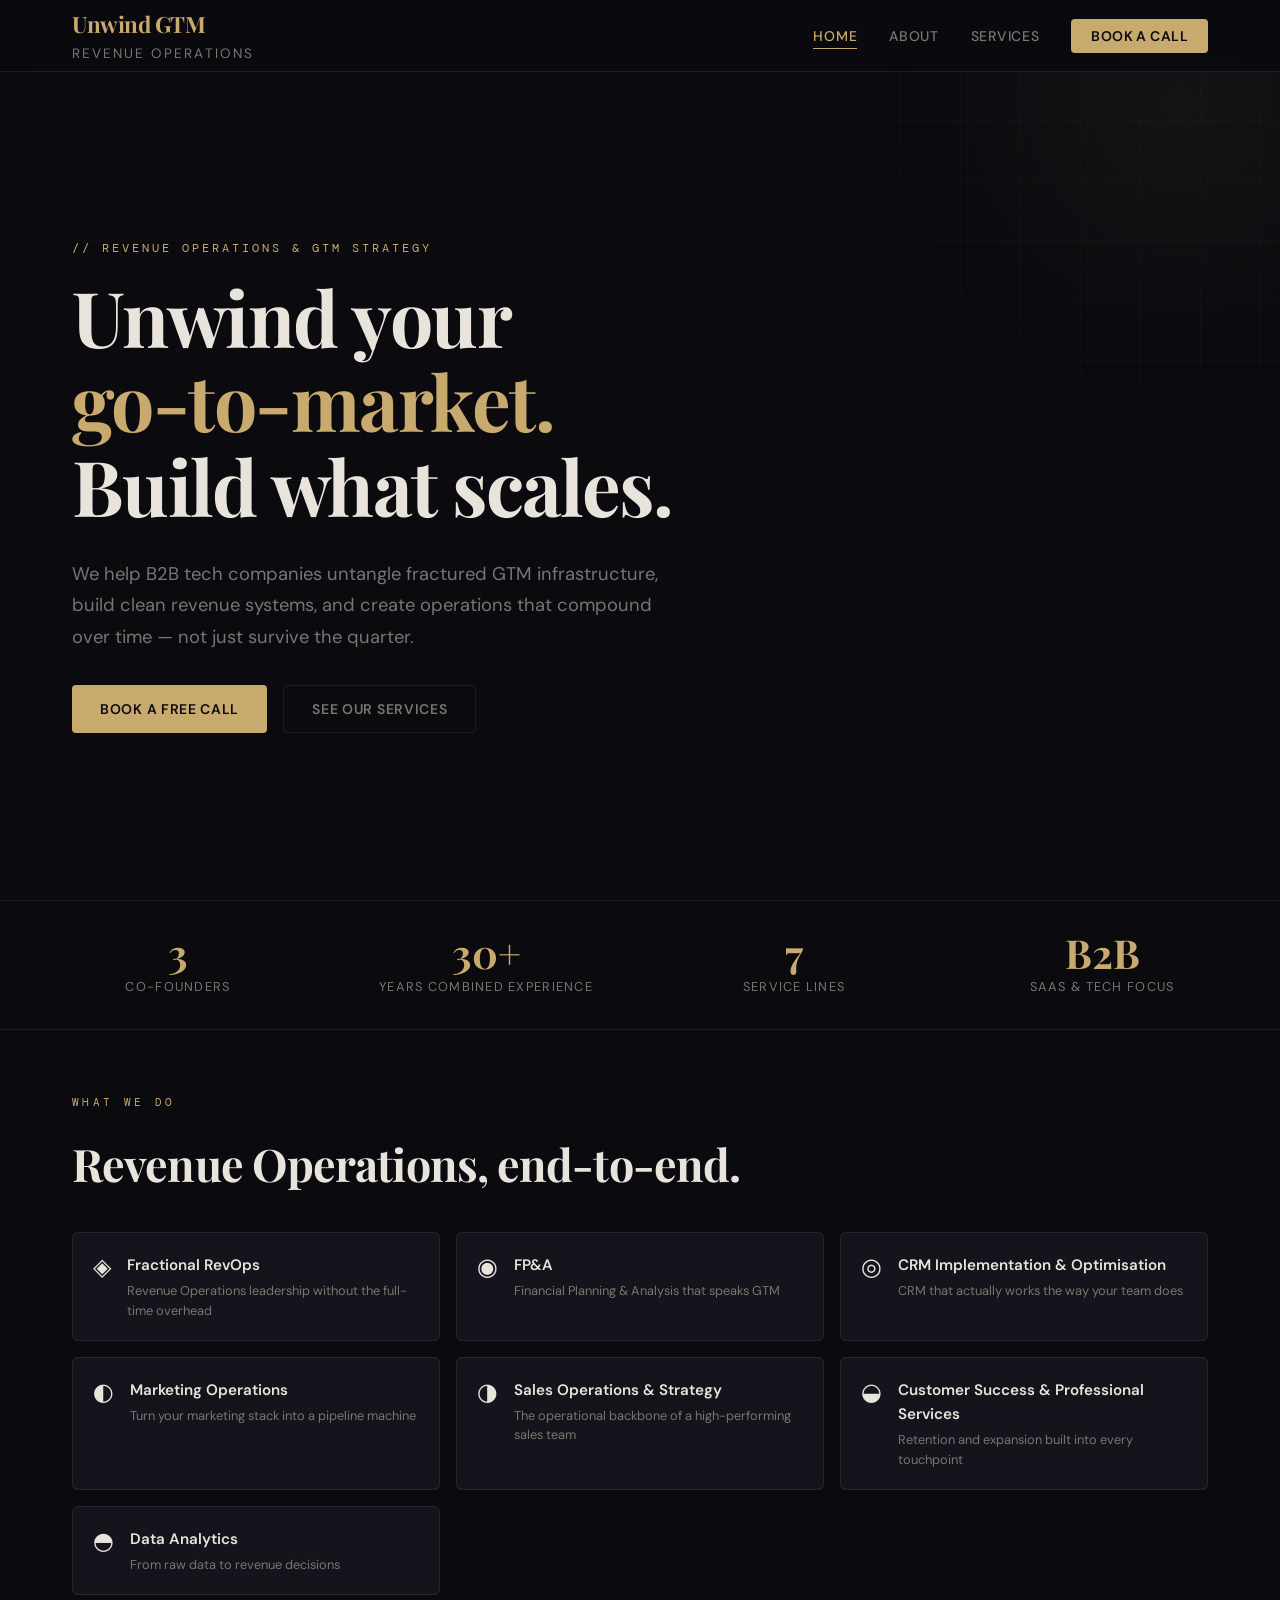
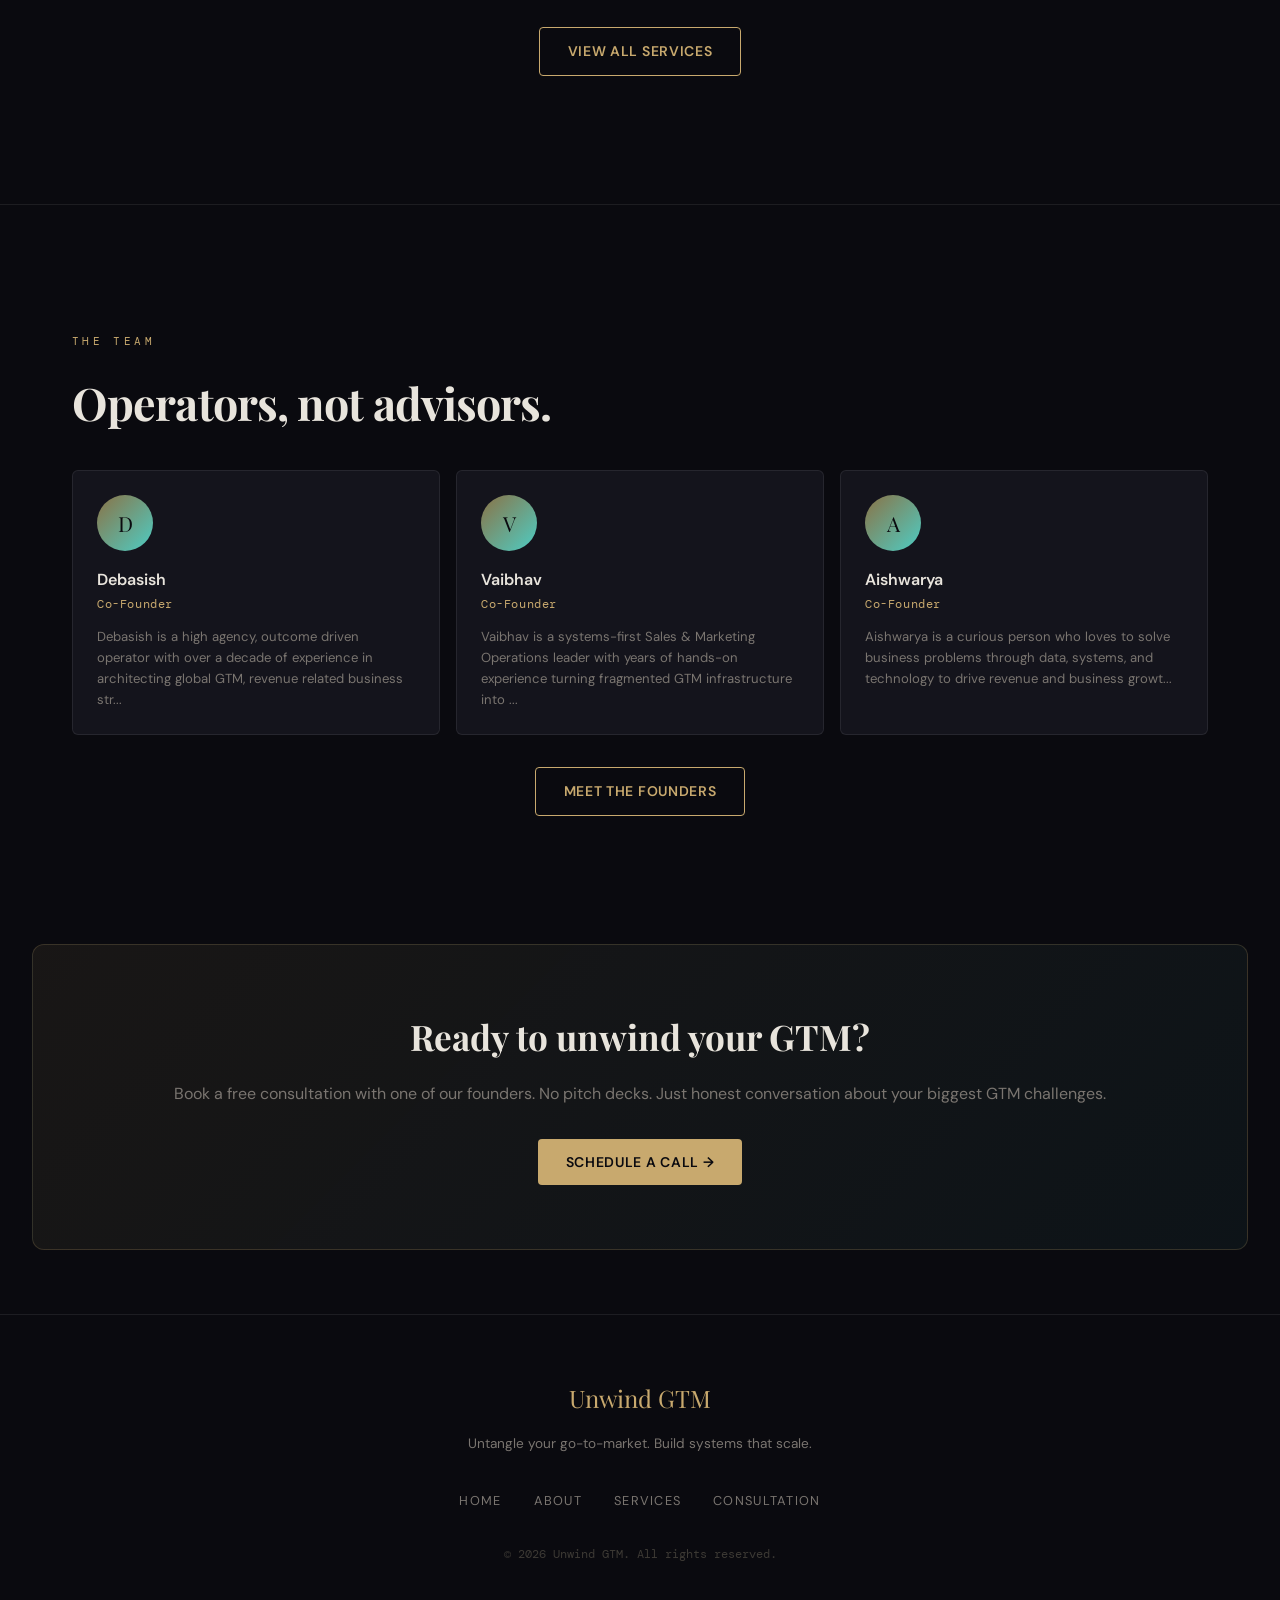
==== index.html @ e8c4be3d "Initial commit" ====
<!DOCTYPE html>
<html lang="en">
<head>
  <meta charset="UTF-8">
  <meta name="viewport" content="width=device-width, initial-scale=1.0">
  <title>Unwind GTM — Revenue Operations & GTM Strategy</title>
  <meta name="description" content="Unwind GTM helps B2B tech companies untangle their go-to-market, build clean revenue infrastructure, and scale operations that actually work.">
  <link rel="stylesheet" href="assets/css/main.css">
  <style>
    .home-hero {
      min-height: calc(100vh - var(--nav-height));
      display: flex;
      align-items: center;
      padding: var(--space-xl) var(--space-md);
      max-width: var(--max-width);
      margin: 0 auto;
    }
    .home-hero-content { max-width: 740px; }
    .hero-cta-row {
      display: flex;
      gap: var(--space-sm);
      margin-top: var(--space-md);
      flex-wrap: wrap;
    }
    .stat-strip {
      border-top: 1px solid var(--color-border);
      border-bottom: 1px solid var(--color-border);
      padding: var(--space-md) var(--space-md);
    }
    .stat-strip-inner {
      max-width: var(--max-width);
      margin: 0 auto;
      display: grid;
      grid-template-columns: repeat(auto-fit, minmax(180px, 1fr));
      gap: var(--space-md);
    }
    .stat-item { text-align: center; }
    .stat-number {
      font-family: var(--font-display);
      font-size: 2.5rem;
      font-weight: 700;
      color: var(--color-primary);
      line-height: 1;
    }
    .stat-label {
      font-size: 0.8rem;
      color: var(--color-text-muted);
      text-transform: uppercase;
      letter-spacing: 0.1em;
      margin-top: 0.25rem;
    }
    .services-grid {
      display: grid;
      grid-template-columns: repeat(auto-fill, minmax(300px, 1fr));
      gap: var(--space-sm);
    }
    .service-card-mini {
      background: var(--color-bg-card);
      border: 1px solid var(--color-border);
      border-radius: 6px;
      padding: 1.25rem;
      display: flex;
      align-items: flex-start;
      gap: 1rem;
      transition: all var(--transition);
      text-decoration: none;
      color: inherit;
    }
    .service-card-mini:hover {
      border-color: rgba(200,169,110,0.3);
      background: rgba(200,169,110,0.04);
    }
    .service-icon-mini { font-size: 1.5rem; line-height: 1; margin-top: 2px; flex-shrink: 0; }
    .service-name-mini { font-weight: 600; font-size: 0.95rem; margin-bottom: 0.25rem; }
    .service-desc-mini { font-size: 0.8rem; color: var(--color-text-muted); line-height: 1.5; }
    .founders-strip {
      display: grid;
      grid-template-columns: repeat(auto-fill, minmax(280px, 1fr));
      gap: var(--space-sm);
    }
    .founder-card-mini {
      background: var(--color-bg-card);
      border: 1px solid var(--color-border);
      border-radius: 6px;
      padding: 1.5rem;
      transition: all var(--transition);
    }
    .founder-card-mini:hover { border-color: var(--color-border-hover); }
    .founder-avatar-mini {
      width: 56px;
      height: 56px;
      border-radius: 50%;
      background: linear-gradient(135deg, var(--color-primary-dim), var(--color-accent));
      margin-bottom: 1rem;
      overflow: hidden;
      display: flex;
      align-items: center;
      justify-content: center;
      font-family: var(--font-display);
      font-size: 1.3rem;
      color: var(--color-bg);
    }
    .founder-avatar-mini img { width: 100%; height: 100%; object-fit: cover; }
    .founder-name-mini { font-weight: 600; font-size: 1rem; margin-bottom: 0.15rem; }
    .founder-role-mini {
      font-size: 0.75rem;
      color: var(--color-primary);
      font-family: var(--font-mono);
      letter-spacing: 0.05em;
      margin-bottom: 0.75rem;
    }
    .founder-excerpt { font-size: 0.82rem; color: var(--color-text-muted); line-height: 1.6; }
    .cta-band {
      background: linear-gradient(135deg, rgba(200,169,110,0.08), rgba(78,205,196,0.05));
      border: 1px solid rgba(200,169,110,0.2);
      border-radius: 12px;
      padding: var(--space-lg);
      text-align: center;
      margin: var(--space-lg) var(--space-md);
    }
    .cta-band-title {
      font-family: var(--font-display);
      font-size: clamp(1.5rem, 3vw, 2.2rem);
      margin-bottom: var(--space-sm);
    }
    .cta-band-sub { color: var(--color-text-muted); margin-bottom: var(--space-md); }
  </style>
</head>
<body>
  <div class="page-wrapper">
    <div class="content-layer">
      <div class="home-hero fade-in">
        <div class="home-hero-content">
          <p class="hero-eyebrow">// Revenue Operations & GTM Strategy</p>
          <h1 class="hero-title">Unwind your<br><em>go-to-market.</em><br>Build what scales.</h1>
          <p class="hero-subtitle">We help B2B tech companies untangle fractured GTM infrastructure, build clean revenue systems, and create operations that compound over time — not just survive the quarter.</p>
          <div class="hero-cta-row">
            <a href="pages/consultation.html" class="btn btn-primary">Book a Free Call</a>
            <a href="pages/services.html" class="btn btn-ghost">See Our Services</a>
          </div>
        </div>
      </div>

      <div class="stat-strip">
        <div class="stat-strip-inner">
          <div class="stat-item"><div class="stat-number">3</div><div class="stat-label">Co-Founders</div></div>
          <div class="stat-item"><div class="stat-number">30+</div><div class="stat-label">Years Combined Experience</div></div>
          <div class="stat-item"><div class="stat-number">7</div><div class="stat-label">Service Lines</div></div>
          <div class="stat-item"><div class="stat-number">B2B</div><div class="stat-label">SaaS & Tech Focus</div></div>
        </div>
      </div>

      <div class="section">
        <p class="section-label">What We Do</p>
        <h2 class="section-title">Revenue Operations, end-to-end.</h2>
        <div class="services-grid" id="servicesGrid"><p style="color:var(--color-text-muted)">Loading services...</p></div>
        <div style="margin-top: var(--space-md); text-align: center;">
          <a href="pages/services.html" class="btn btn-outline">View All Services</a>
        </div>
      </div>

      <hr class="section-divider">

      <div class="section">
        <p class="section-label">The Team</p>
        <h2 class="section-title">Operators, not advisors.</h2>
        <div class="founders-strip" id="foundersStrip"><p style="color:var(--color-text-muted)">Loading founders...</p></div>
        <div style="margin-top: var(--space-md); text-align: center;">
          <a href="pages/about.html" class="btn btn-outline">Meet the Founders</a>
        </div>
      </div>

      <div class="cta-band">
        <h2 class="cta-band-title">Ready to unwind your GTM?</h2>
        <p class="cta-band-sub">Book a free consultation with one of our founders. No pitch decks. Just honest conversation about your biggest GTM challenges.</p>
        <a href="pages/consultation.html" class="btn btn-primary">Schedule a Call →</a>
      </div>
    </div>
  </div>

  <script src="assets/js/nav-root.js"></script>
  <script>
    fetch('data/services.json').then(r=>r.json()).then(data=>{
      document.getElementById('servicesGrid').innerHTML = data.services.map(s=>`
        <a href="pages/services.html#${s.id}" class="service-card-mini">
          <div class="service-icon-mini">${s.icon}</div>
          <div><div class="service-name-mini">${s.title}</div><div class="service-desc-mini">${s.tagline}</div></div>
        </a>`).join('');
    });
    fetch('data/founders.json').then(r=>r.json()).then(data=>{
      document.getElementById('foundersStrip').innerHTML = data.founders.map(f=>`
        <div class="founder-card-mini">
          <div class="founder-avatar-mini"><img src="${f.image}" alt="${f.name}" onerror="this.parentElement.textContent='${f.name[0]}'"></div>
          <div class="founder-name-mini">${f.name}</div>
          <div class="founder-role-mini">${f.role}</div>
          <div class="founder-excerpt">${f.bio.substring(0,140)}...</div>
        </div>`).join('');
    });
  </script>
</body>
</html>
---- assets/css/main.css ----
/* ============================================
   UNWIND GTM — Global Stylesheet
   Edit colors, fonts, and spacing here
   ============================================ */

@import url('https://fonts.googleapis.com/css2?family=Playfair+Display:wght@400;500;700&family=DM+Sans:wght@300;400;500;600&family=DM+Mono:wght@400;500&display=swap');

:root {
  /* Brand Colors */
  --color-bg:          #0A0A0F;
  --color-bg-2:        #111118;
  --color-bg-card:     #14141C;
  --color-border:      rgba(255,255,255,0.08);
  --color-border-hover:rgba(255,255,255,0.2);

  --color-primary:     #C8A96E;   /* warm gold */
  --color-primary-dim: #8B7245;
  --color-accent:      #4ECDC4;   /* teal pop */
  --color-accent-2:    #FF6B6B;   /* coral */

  --color-text:        #E8E4DC;
  --color-text-muted:  #7A7570;
  --color-text-subtle: #3D3A35;

  /* Typography */
  --font-display: 'Playfair Display', Georgia, serif;
  --font-body:    'DM Sans', system-ui, sans-serif;
  --font-mono:    'DM Mono', monospace;

  /* Spacing */
  --space-xs:  0.5rem;
  --space-sm:  1rem;
  --space-md:  2rem;
  --space-lg:  4rem;
  --space-xl:  8rem;

  /* Layout */
  --max-width: 1200px;
  --nav-height: 72px;

  /* Transitions */
  --transition: 0.3s cubic-bezier(0.4, 0, 0.2, 1);
}

/* ===== RESET ===== */
*, *::before, *::after { box-sizing: border-box; margin: 0; padding: 0; }
html { scroll-behavior: smooth; font-size: 16px; }
body {
  font-family: var(--font-body);
  background: var(--color-bg);
  color: var(--color-text);
  line-height: 1.6;
  -webkit-font-smoothing: antialiased;
}
img { max-width: 100%; display: block; }
a { color: inherit; text-decoration: none; }

/* ===== NAVIGATION ===== */
.nav {
  position: fixed;
  top: 0; left: 0; right: 0;
  height: var(--nav-height);
  background: rgba(10, 10, 15, 0.85);
  backdrop-filter: blur(16px);
  border-bottom: 1px solid var(--color-border);
  z-index: 1000;
  display: flex;
  align-items: center;
}
.nav-inner {
  max-width: var(--max-width);
  margin: 0 auto;
  padding: 0 var(--space-md);
  width: 100%;
  display: flex;
  align-items: center;
  justify-content: space-between;
}
.nav-logo {
  font-family: var(--font-display);
  font-size: 1.4rem;
  font-weight: 700;
  color: var(--color-primary);
  letter-spacing: -0.02em;
}
.nav-logo span {
  color: var(--color-text-muted);
  font-weight: 400;
  font-size: 0.85rem;
  display: block;
  letter-spacing: 0.15em;
  text-transform: uppercase;
  font-family: var(--font-body);
}
.nav-links {
  display: flex;
  gap: var(--space-md);
  list-style: none;
  align-items: center;
}
.nav-links a {
  font-size: 0.875rem;
  font-weight: 500;
  color: var(--color-text-muted);
  letter-spacing: 0.05em;
  text-transform: uppercase;
  transition: color var(--transition);
  position: relative;
}
.nav-links a::after {
  content: '';
  position: absolute;
  bottom: -4px; left: 0; right: 0;
  height: 1px;
  background: var(--color-primary);
  transform: scaleX(0);
  transition: transform var(--transition);
}
.nav-links a:hover { color: var(--color-primary); }
.nav-links a:hover::after { transform: scaleX(1); }
.nav-links a.active { color: var(--color-primary); }
.nav-links a.active::after { transform: scaleX(1); }

.nav-cta {
  background: var(--color-primary);
  color: var(--color-bg) !important;
  padding: 0.5rem 1.25rem;
  border-radius: 4px;
  font-weight: 600 !important;
  letter-spacing: 0.03em !important;
  transition: all var(--transition) !important;
}
.nav-cta:hover {
  background: #d4b87a !important;
  color: var(--color-bg) !important;
}
.nav-cta::after { display: none !important; }

/* Mobile menu */
.nav-hamburger {
  display: none;
  flex-direction: column;
  gap: 5px;
  cursor: pointer;
  padding: 4px;
  background: none;
  border: none;
}
.nav-hamburger span {
  display: block;
  width: 24px;
  height: 2px;
  background: var(--color-text);
  transition: var(--transition);
}

/* ===== PAGE WRAPPER ===== */
.page-wrapper {
  padding-top: var(--nav-height);
  min-height: 100vh;
}

/* ===== HERO ===== */
.hero {
  padding: var(--space-xl) var(--space-md) var(--space-lg);
  max-width: var(--max-width);
  margin: 0 auto;
  position: relative;
}
.hero-eyebrow {
  font-family: var(--font-mono);
  font-size: 0.75rem;
  letter-spacing: 0.25em;
  text-transform: uppercase;
  color: var(--color-primary);
  margin-bottom: var(--space-sm);
}
.hero-title {
  font-family: var(--font-display);
  font-size: clamp(2.5rem, 6vw, 5rem);
  font-weight: 700;
  line-height: 1.1;
  letter-spacing: -0.02em;
  margin-bottom: var(--space-md);
}
.hero-title em {
  font-style: normal;
  color: var(--color-primary);
}
.hero-subtitle {
  font-size: 1.15rem;
  color: var(--color-text-muted);
  max-width: 600px;
  line-height: 1.7;
}

/* ===== SECTION ===== */
.section {
  padding: var(--space-lg) var(--space-md);
  max-width: var(--max-width);
  margin: 0 auto;
}
.section-label {
  font-family: var(--font-mono);
  font-size: 0.7rem;
  letter-spacing: 0.3em;
  text-transform: uppercase;
  color: var(--color-primary);
  margin-bottom: var(--space-sm);
}
.section-title {
  font-family: var(--font-display);
  font-size: clamp(1.8rem, 3.5vw, 2.8rem);
  font-weight: 700;
  letter-spacing: -0.02em;
  margin-bottom: var(--space-md);
}
.section-divider {
  border: none;
  border-top: 1px solid var(--color-border);
  margin: var(--space-lg) 0;
}

/* ===== CARDS ===== */
.card {
  background: var(--color-bg-card);
  border: 1px solid var(--color-border);
  border-radius: 8px;
  padding: var(--space-md);
  transition: all var(--transition);
}
.card:hover {
  border-color: var(--color-border-hover);
  transform: translateY(-2px);
}

/* ===== BUTTONS ===== */
.btn {
  display: inline-flex;
  align-items: center;
  gap: 0.5rem;
  padding: 0.75rem 1.75rem;
  border-radius: 4px;
  font-family: var(--font-body);
  font-size: 0.875rem;
  font-weight: 600;
  letter-spacing: 0.05em;
  text-transform: uppercase;
  cursor: pointer;
  transition: all var(--transition);
  border: none;
}
.btn-primary {
  background: var(--color-primary);
  color: var(--color-bg);
}
.btn-primary:hover { background: #d4b87a; }
.btn-outline {
  background: transparent;
  color: var(--color-primary);
  border: 1px solid var(--color-primary);
}
.btn-outline:hover {
  background: var(--color-primary);
  color: var(--color-bg);
}
.btn-ghost {
  background: transparent;
  color: var(--color-text-muted);
  border: 1px solid var(--color-border);
}
.btn-ghost:hover {
  color: var(--color-text);
  border-color: var(--color-border-hover);
}

/* ===== TAGS ===== */
.tag {
  display: inline-block;
  font-family: var(--font-mono);
  font-size: 0.7rem;
  letter-spacing: 0.1em;
  text-transform: uppercase;
  padding: 0.25rem 0.6rem;
  border-radius: 3px;
  background: rgba(200, 169, 110, 0.1);
  color: var(--color-primary);
  border: 1px solid rgba(200, 169, 110, 0.25);
}

/* ===== FOOTER ===== */
.footer {
  border-top: 1px solid var(--color-border);
  padding: var(--space-lg) var(--space-md);
  text-align: center;
}
.footer-inner {
  max-width: var(--max-width);
  margin: 0 auto;
}
.footer-logo {
  font-family: var(--font-display);
  font-size: 1.5rem;
  color: var(--color-primary);
  margin-bottom: var(--space-sm);
}
.footer-tagline {
  font-size: 0.85rem;
  color: var(--color-text-muted);
  margin-bottom: var(--space-md);
}
.footer-links {
  display: flex;
  justify-content: center;
  gap: var(--space-md);
  margin-bottom: var(--space-md);
  list-style: none;
  flex-wrap: wrap;
}
.footer-links a {
  font-size: 0.8rem;
  color: var(--color-text-muted);
  text-transform: uppercase;
  letter-spacing: 0.1em;
  transition: color var(--transition);
}
.footer-links a:hover { color: var(--color-primary); }
.footer-copy {
  font-size: 0.75rem;
  color: var(--color-text-subtle);
  font-family: var(--font-mono);
}

/* ===== BACKGROUND DECORATION ===== */
.bg-grid {
  position: fixed;
  top: 0; left: 0; right: 0; bottom: 0;
  pointer-events: none;
  z-index: 0;
  background-image:
    linear-gradient(rgba(200,169,110,0.03) 1px, transparent 1px),
    linear-gradient(90deg, rgba(200,169,110,0.03) 1px, transparent 1px);
  background-size: 60px 60px;
}
.bg-glow {
  position: fixed;
  top: -200px;
  right: -200px;
  width: 600px;
  height: 600px;
  background: radial-gradient(circle, rgba(200,169,110,0.06) 0%, transparent 70%);
  pointer-events: none;
  z-index: 0;
}
.content-layer {
  position: relative;
  z-index: 1;
}

/* ===== FADE IN ANIMATION ===== */
.fade-in {
  opacity: 0;
  transform: translateY(20px);
  animation: fadeUp 0.6s ease forwards;
}
@keyframes fadeUp {
  to { opacity: 1; transform: translateY(0); }
}
.fade-in:nth-child(1) { animation-delay: 0.1s; }
.fade-in:nth-child(2) { animation-delay: 0.2s; }
.fade-in:nth-child(3) { animation-delay: 0.3s; }
.fade-in:nth-child(4) { animation-delay: 0.4s; }

/* ===== RESPONSIVE ===== */
@media (max-width: 768px) {
  .nav-links {
    display: none;
    position: absolute;
    top: var(--nav-height);
    left: 0; right: 0;
    background: var(--color-bg-2);
    flex-direction: column;
    padding: var(--space-md);
    border-bottom: 1px solid var(--color-border);
    gap: var(--space-sm);
  }
  .nav-links.open { display: flex; }
  .nav-hamburger { display: flex; }
  .hero { padding: var(--space-lg) var(--space-sm); }
  .section { padding: var(--space-md) var(--space-sm); }
}
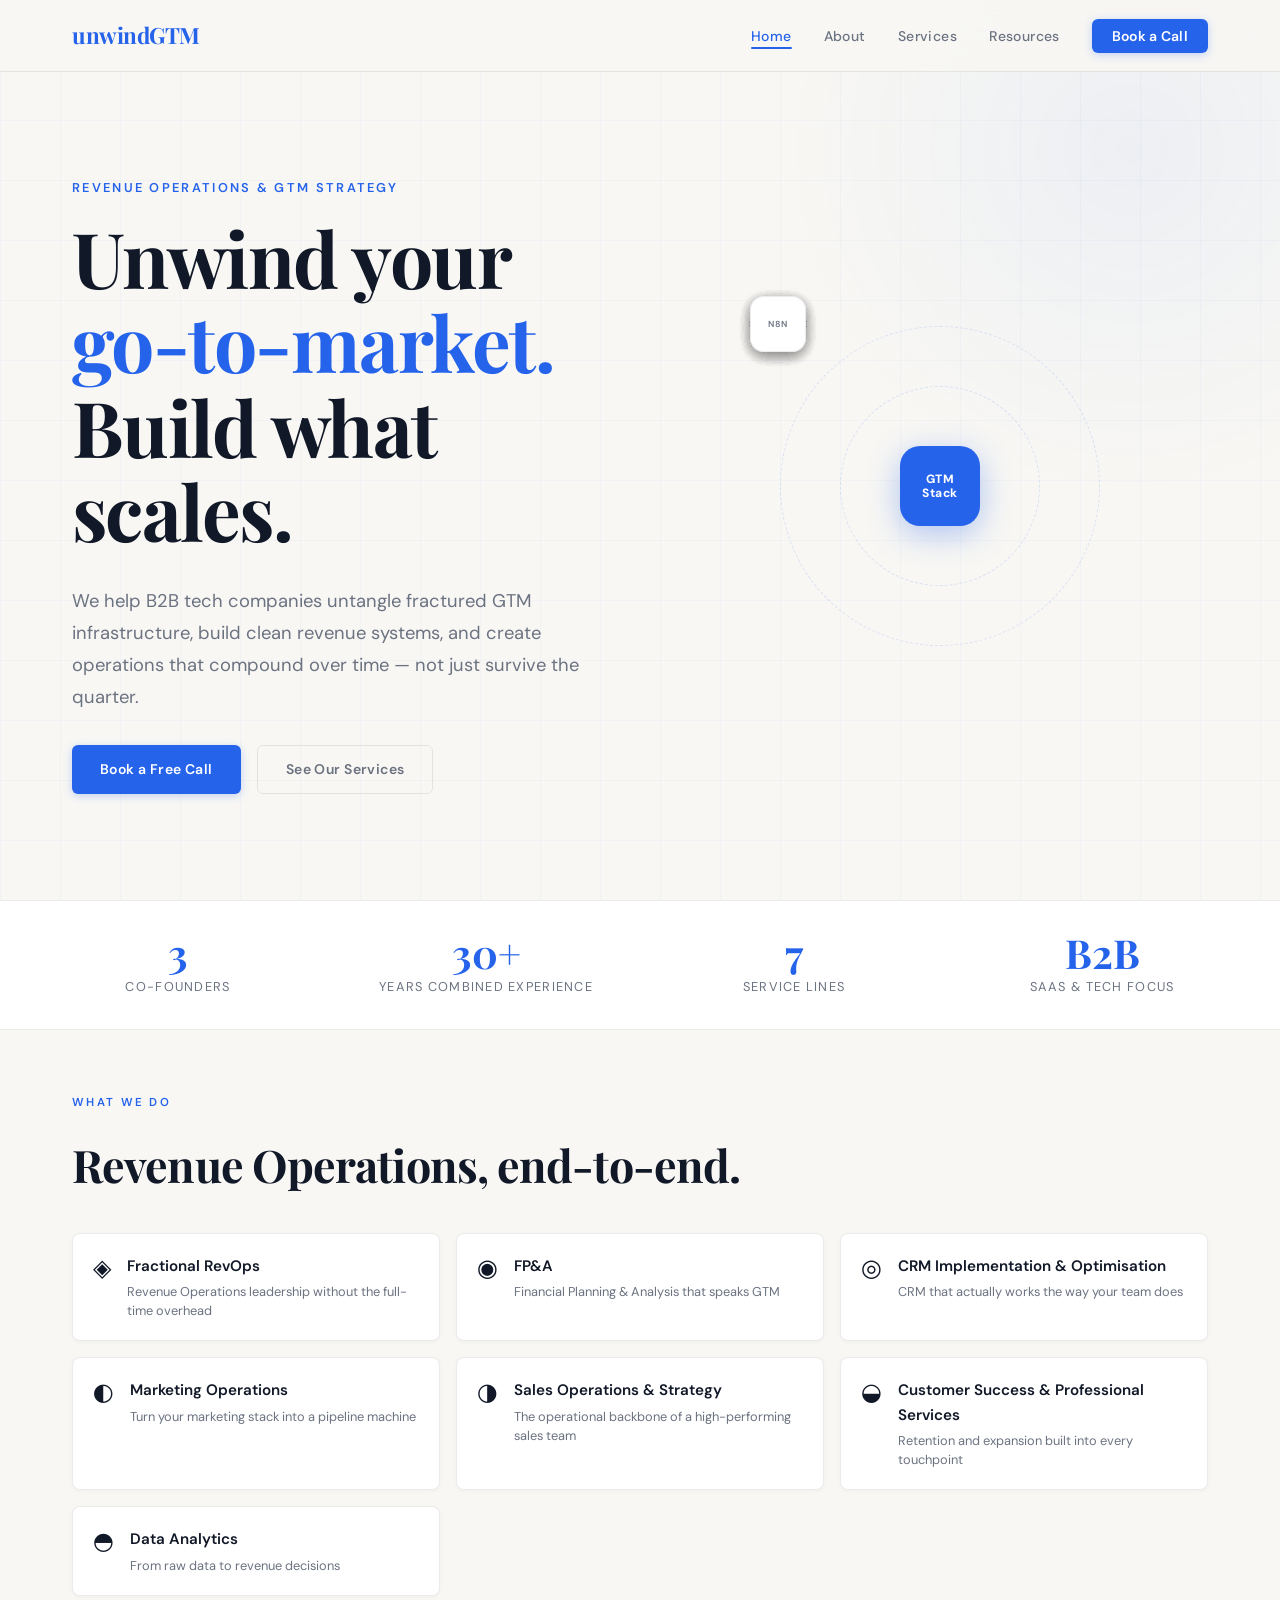
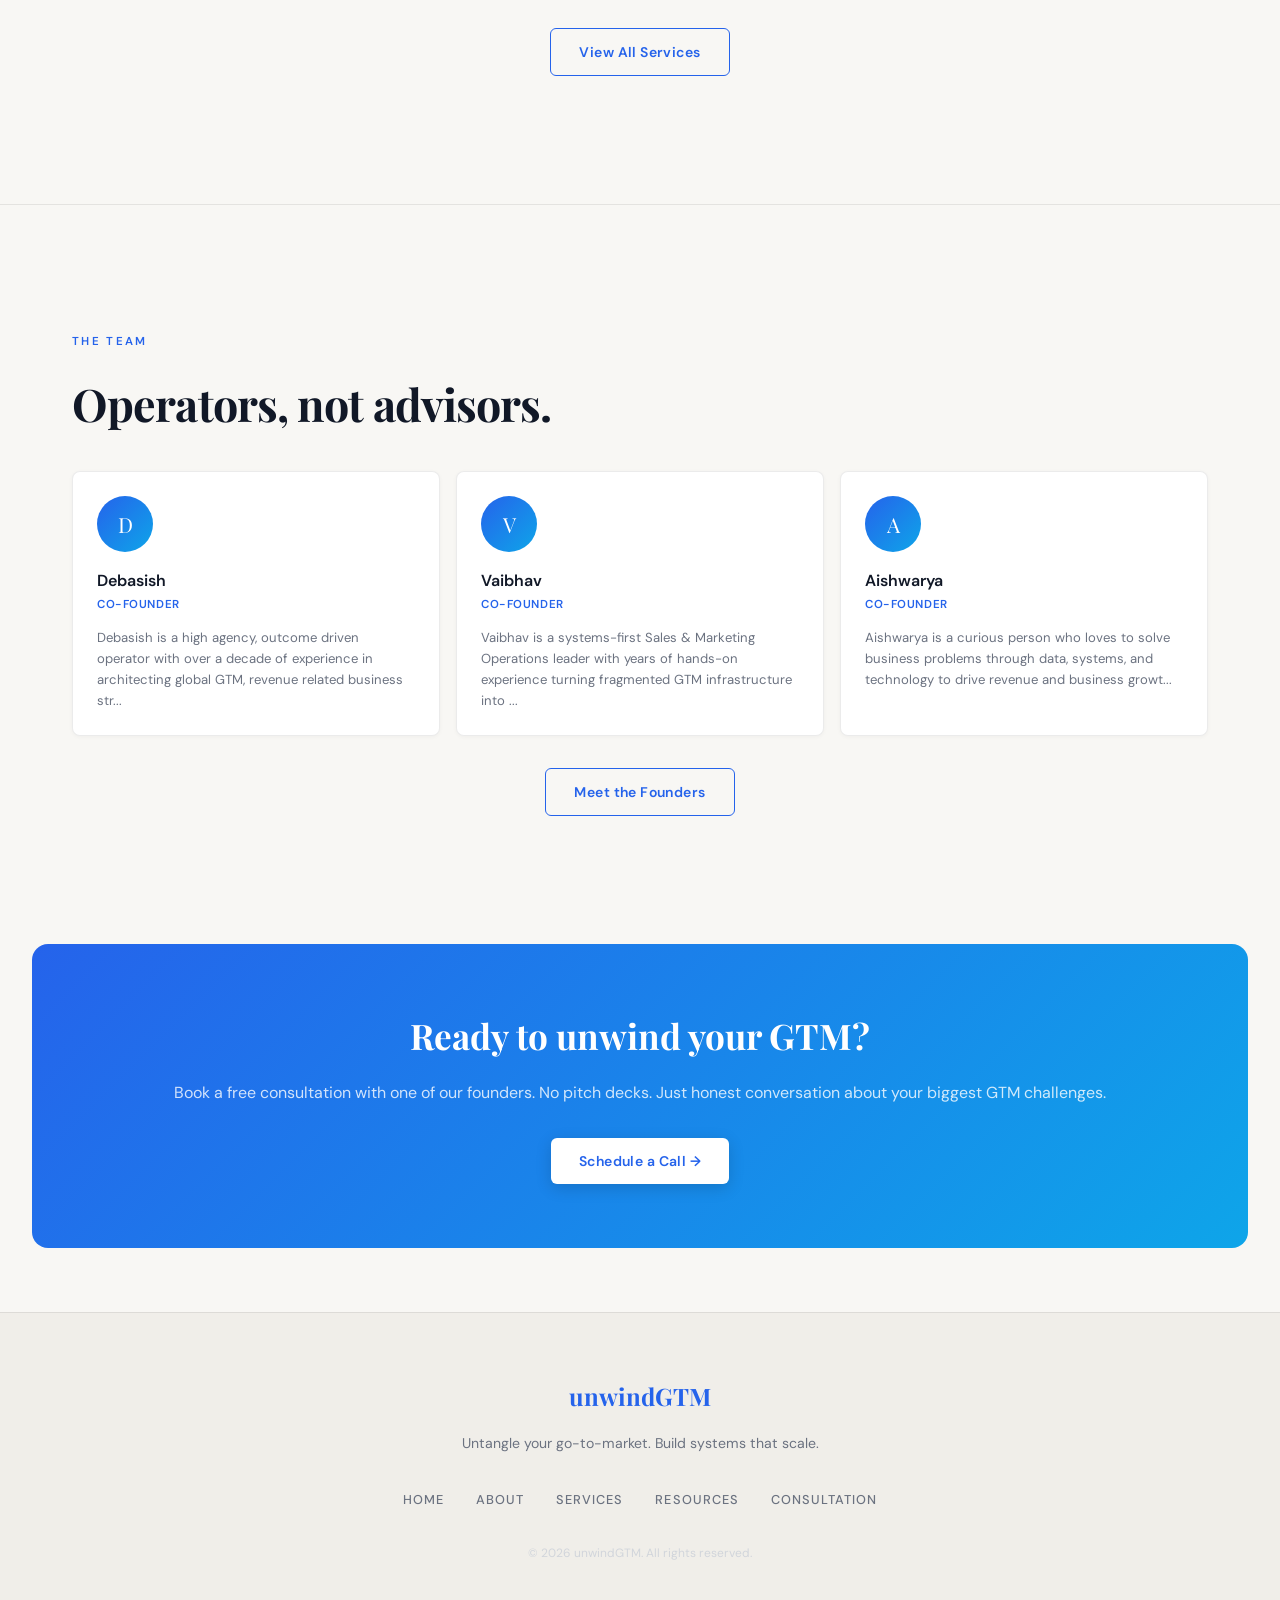
==== commit c2223148: "Update title and description in index.html" ====
--- a/index.html
+++ b/index.html
@@ -3,29 +3,147 @@
 <head>
   <meta charset="UTF-8">
   <meta name="viewport" content="width=device-width, initial-scale=1.0">
-  <title>Unwind GTM — Revenue Operations & GTM Strategy</title>
-  <meta name="description" content="Unwind GTM helps B2B tech companies untangle their go-to-market, build clean revenue infrastructure, and scale operations that actually work.">
+  <title>unwindGTM — Revenue Operations & GTM Strategy</title>
+  <meta name="description" content="unwindGTM helps B2B tech companies untangle their go-to-market, build clean revenue infrastructure, and scale operations that actually work.">
   <link rel="stylesheet" href="assets/css/main.css">
   <style>
+    /* ===== HERO LAYOUT ===== */
     .home-hero {
       min-height: calc(100vh - var(--nav-height));
-      display: flex;
+      display: grid;
+      grid-template-columns: 1fr 1fr;
       align-items: center;
-      padding: var(--space-xl) var(--space-md);
+      gap: var(--space-lg);
+      padding: var(--space-lg) var(--space-md);
       max-width: var(--max-width);
       margin: 0 auto;
     }
-    .home-hero-content { max-width: 740px; }
+    .home-hero-content {}
     .hero-cta-row {
       display: flex;
       gap: var(--space-sm);
       margin-top: var(--space-md);
       flex-wrap: wrap;
     }
+
+    /* ===== TOOLS ANIMATION ===== */
+    .hero-visual {
+      display: flex;
+      align-items: center;
+      justify-content: center;
+      position: relative;
+      height: 480px;
+    }
+    .tools-orbit {
+      position: relative;
+      width: 380px;
+      height: 380px;
+    }
+    /* Centre hub */
+    .orbit-hub {
+      position: absolute;
+      top: 50%; left: 50%;
+      transform: translate(-50%, -50%);
+      width: 80px; height: 80px;
+      background: var(--color-primary);
+      border-radius: 20px;
+      display: flex;
+      align-items: center;
+      justify-content: center;
+      font-weight: 800;
+      font-size: 0.75rem;
+      color: #fff;
+      letter-spacing: 0.05em;
+      box-shadow: 0 8px 32px rgba(37,99,235,0.35);
+      z-index: 10;
+      font-family: var(--font-body);
+      text-align: center;
+      line-height: 1.2;
+    }
+    /* Orbit rings */
+    .orbit-ring {
+      position: absolute;
+      top: 50%; left: 50%;
+      border-radius: 50%;
+      border: 1px dashed rgba(37,99,235,0.15);
+      transform: translate(-50%, -50%);
+    }
+    .orbit-ring-1 { width: 200px; height: 200px; }
+    .orbit-ring-2 { width: 320px; height: 320px; }
+    /* Tool nodes */
+    .tool-node {
+      position: absolute;
+      width: 56px; height: 56px;
+      border-radius: 14px;
+      background: var(--color-bg-card);
+      border: 1px solid var(--color-border);
+      box-shadow: 0 4px 16px rgba(0,0,0,0.08);
+      display: flex;
+      flex-direction: column;
+      align-items: center;
+      justify-content: center;
+      gap: 3px;
+      font-size: 0.55rem;
+      font-weight: 600;
+      color: var(--color-text-muted);
+      letter-spacing: 0.04em;
+      text-transform: uppercase;
+      transition: all 0.3s ease;
+      cursor: default;
+    }
+    .tool-node:hover {
+      transform: scale(1.15) !important;
+      border-color: var(--color-primary);
+      box-shadow: 0 8px 24px rgba(37,99,235,0.15);
+      color: var(--color-primary);
+      z-index: 20;
+    }
+    .tool-node img {
+      width: 28px; height: 28px;
+      object-fit: contain;
+    }
+    /* Orbit 1 — inner ring, 4 tools */
+    .tool-node.n1 { animation: orbit1 18s linear infinite; }
+    .tool-node.n2 { animation: orbit1 18s linear infinite; animation-delay: -4.5s; }
+    .tool-node.n3 { animation: orbit1 18s linear infinite; animation-delay: -9s; }
+    .tool-node.n4 { animation: orbit1 18s linear infinite; animation-delay: -13.5s; }
+    /* Orbit 2 — outer ring, 5 tools */
+    .tool-node.n5  { animation: orbit2 28s linear infinite; }
+    .tool-node.n6  { animation: orbit2 28s linear infinite; animation-delay: -5.6s; }
+    .tool-node.n7  { animation: orbit2 28s linear infinite; animation-delay: -11.2s; }
+    .tool-node.n8  { animation: orbit2 28s linear infinite; animation-delay: -16.8s; }
+    .tool-node.n9  { animation: orbit2 28s linear infinite; animation-delay: -22.4s; }
+
+    @keyframes orbit1 {
+      from { transform: rotate(0deg) translateX(100px) rotate(0deg); }
+      to   { transform: rotate(360deg) translateX(100px) rotate(-360deg); }
+    }
+    @keyframes orbit2 {
+      from { transform: rotate(0deg) translateX(160px) rotate(0deg); }
+      to   { transform: rotate(360deg) translateX(160px) rotate(-360deg); }
+    }
+
+    /* Connecting lines pulse */
+    .orbit-pulse {
+      position: absolute;
+      top: 50%; left: 50%;
+      transform: translate(-50%, -50%);
+      width: 20px; height: 20px;
+      border-radius: 50%;
+      background: rgba(37,99,235,0.12);
+      animation: pulse 2.5s ease-out infinite;
+    }
+    @keyframes pulse {
+      0%   { width: 80px; height: 80px; opacity: 0.5; }
+      100% { width: 380px; height: 380px; opacity: 0; }
+    }
+
+    /* ===== STAT STRIP ===== */
     .stat-strip {
       border-top: 1px solid var(--color-border);
       border-bottom: 1px solid var(--color-border);
-      padding: var(--space-md) var(--space-md);
+      padding: var(--space-md);
+      background: var(--color-bg-card);
     }
     .stat-strip-inner {
       max-width: var(--max-width);
@@ -49,6 +167,8 @@
       letter-spacing: 0.1em;
       margin-top: 0.25rem;
     }
+
+    /* ===== SERVICES GRID ===== */
     .services-grid {
       display: grid;
       grid-template-columns: repeat(auto-fill, minmax(300px, 1fr));
@@ -57,7 +177,7 @@
     .service-card-mini {
       background: var(--color-bg-card);
       border: 1px solid var(--color-border);
-      border-radius: 6px;
+      border-radius: 8px;
       padding: 1.25rem;
       display: flex;
       align-items: flex-start;
@@ -65,14 +185,18 @@
       transition: all var(--transition);
       text-decoration: none;
       color: inherit;
+      box-shadow: 0 1px 4px rgba(0,0,0,0.04);
     }
     .service-card-mini:hover {
-      border-color: rgba(200,169,110,0.3);
-      background: rgba(200,169,110,0.04);
+      border-color: rgba(37,99,235,0.3);
+      box-shadow: 0 4px 16px rgba(37,99,235,0.08);
+      transform: translateY(-1px);
     }
     .service-icon-mini { font-size: 1.5rem; line-height: 1; margin-top: 2px; flex-shrink: 0; }
     .service-name-mini { font-weight: 600; font-size: 0.95rem; margin-bottom: 0.25rem; }
     .service-desc-mini { font-size: 0.8rem; color: var(--color-text-muted); line-height: 1.5; }
+
+    /* ===== FOUNDERS ===== */
     .founders-strip {
       display: grid;
       grid-template-columns: repeat(auto-fill, minmax(280px, 1fr));
@@ -81,16 +205,19 @@
     .founder-card-mini {
       background: var(--color-bg-card);
       border: 1px solid var(--color-border);
-      border-radius: 6px;
+      border-radius: 8px;
       padding: 1.5rem;
       transition: all var(--transition);
-    }
-    .founder-card-mini:hover { border-color: var(--color-border-hover); }
+      box-shadow: 0 1px 4px rgba(0,0,0,0.04);
+    }
+    .founder-card-mini:hover {
+      border-color: rgba(37,99,235,0.2);
+      box-shadow: 0 4px 16px rgba(0,0,0,0.08);
+    }
     .founder-avatar-mini {
-      width: 56px;
-      height: 56px;
+      width: 56px; height: 56px;
       border-radius: 50%;
-      background: linear-gradient(135deg, var(--color-primary-dim), var(--color-accent));
+      background: linear-gradient(135deg, #2563EB, #0EA5E9);
       margin-bottom: 1rem;
       overflow: hidden;
       display: flex;
@@ -98,40 +225,57 @@
       justify-content: center;
       font-family: var(--font-display);
       font-size: 1.3rem;
-      color: var(--color-bg);
+      color: #fff;
     }
     .founder-avatar-mini img { width: 100%; height: 100%; object-fit: cover; }
     .founder-name-mini { font-weight: 600; font-size: 1rem; margin-bottom: 0.15rem; }
     .founder-role-mini {
-      font-size: 0.75rem;
+      font-size: 0.72rem;
       color: var(--color-primary);
-      font-family: var(--font-mono);
+      font-weight: 600;
       letter-spacing: 0.05em;
+      text-transform: uppercase;
       margin-bottom: 0.75rem;
     }
     .founder-excerpt { font-size: 0.82rem; color: var(--color-text-muted); line-height: 1.6; }
+
+    /* ===== CTA BAND ===== */
     .cta-band {
-      background: linear-gradient(135deg, rgba(200,169,110,0.08), rgba(78,205,196,0.05));
-      border: 1px solid rgba(200,169,110,0.2);
-      border-radius: 12px;
+      background: linear-gradient(135deg, #2563EB 0%, #0EA5E9 100%);
+      border-radius: 16px;
       padding: var(--space-lg);
       text-align: center;
       margin: var(--space-lg) var(--space-md);
+      color: #fff;
     }
     .cta-band-title {
       font-family: var(--font-display);
       font-size: clamp(1.5rem, 3vw, 2.2rem);
       margin-bottom: var(--space-sm);
-    }
-    .cta-band-sub { color: var(--color-text-muted); margin-bottom: var(--space-md); }
+      color: #fff;
+    }
+    .cta-band-sub { color: rgba(255,255,255,0.8); margin-bottom: var(--space-md); }
+    .cta-band .btn-primary {
+      background: #fff;
+      color: var(--color-primary);
+      box-shadow: 0 4px 16px rgba(0,0,0,0.15);
+    }
+    .cta-band .btn-primary:hover { background: #f0f0f0; }
+
+    @media (max-width: 900px) {
+      .home-hero { grid-template-columns: 1fr; }
+      .hero-visual { display: none; }
+    }
   </style>
 </head>
 <body>
   <div class="page-wrapper">
     <div class="content-layer">
-      <div class="home-hero fade-in">
-        <div class="home-hero-content">
-          <p class="hero-eyebrow">// Revenue Operations & GTM Strategy</p>
+
+      <!-- HERO -->
+      <div class="home-hero">
+        <div class="home-hero-content fade-in">
+          <p class="hero-eyebrow">Revenue Operations & GTM Strategy</p>
           <h1 class="hero-title">Unwind your<br><em>go-to-market.</em><br>Build what scales.</h1>
           <p class="hero-subtitle">We help B2B tech companies untangle fractured GTM infrastructure, build clean revenue systems, and create operations that compound over time — not just survive the quarter.</p>
           <div class="hero-cta-row">
@@ -139,8 +283,70 @@
             <a href="pages/services.html" class="btn btn-ghost">See Our Services</a>
           </div>
         </div>
+
+        <!-- ANIMATED TOOLS VISUAL -->
+        <div class="hero-visual">
+          <div class="tools-orbit">
+            <!-- Pulse rings -->
+            <div class="orbit-pulse"></div>
+            <!-- Orbit rings -->
+            <div class="orbit-ring orbit-ring-1"></div>
+            <div class="orbit-ring orbit-ring-2"></div>
+            <!-- Hub -->
+            <div class="orbit-hub">GTM<br>Stack</div>
+
+            <!-- Inner orbit tools -->
+            <div class="tool-node n1">
+              <img src="https://www.vectorlogo.zone/logos/hubspot/hubspot-icon.svg" alt="HubSpot" onerror="this.style.display='none';this.nextSibling.style.display='block'">
+              <span style="display:none;font-size:1rem">🟠</span>
+              <span>HubSpot</span>
+            </div>
+            <div class="tool-node n2">
+              <img src="https://www.vectorlogo.zone/logos/salesforce/salesforce-icon.svg" alt="Salesforce" onerror="this.style.display='none';this.nextSibling.style.display='block'">
+              <span style="display:none;font-size:1rem">☁️</span>
+              <span>Salesforce</span>
+            </div>
+            <div class="tool-node n3">
+              <img src="https://www.vectorlogo.zone/logos/google_bigquery/google_bigquery-icon.svg" alt="BigQuery" onerror="this.style.display='none';this.nextSibling.style.display='block'">
+              <span style="display:none;font-size:1rem">📊</span>
+              <span>BigQuery</span>
+            </div>
+            <div class="tool-node n4">
+              <img src="https://www.vectorlogo.zone/logos/zapier/zapier-icon.svg" alt="Zapier" onerror="this.style.display='none';this.nextSibling.style.display='block'">
+              <span style="display:none;font-size:1rem">⚡</span>
+              <span>Zapier</span>
+            </div>
+
+            <!-- Outer orbit tools -->
+            <div class="tool-node n5">
+              <img src="https://www.vectorlogo.zone/logos/google_analytics/google_analytics-icon.svg" alt="Analytics" onerror="this.style.display='none';this.nextSibling.style.display='block'">
+              <span style="display:none;font-size:1rem">📈</span>
+              <span>Analytics</span>
+            </div>
+            <div class="tool-node n6">
+              <img src="https://www.vectorlogo.zone/logos/notion/notion-icon.svg" alt="Notion" onerror="this.style.display='none';this.nextSibling.style.display='block'">
+              <span style="display:none;font-size:1rem">📝</span>
+              <span>Notion</span>
+            </div>
+            <div class="tool-node n7">
+              <img src="https://www.vectorlogo.zone/logos/slack/slack-icon.svg" alt="Slack" onerror="this.style.display='none';this.nextSibling.style.display='block'">
+              <span style="display:none;font-size:1rem">💬</span>
+              <span>Slack</span>
+            </div>
+            <div class="tool-node n8">
+              <span style="font-size:1.2rem">🧱</span>
+              <span>Clay</span>
+            </div>
+            <div class="tool-node n9">
+              <img src="https://www.vectorlogo.zone/logos/n8nio/n8nio-icon.svg" alt="n8n" onerror="this.style.display='none';this.nextSibling.style.display='block'">
+              <span style="display:none;font-size:1rem">🔗</span>
+              <span>n8n</span>
+            </div>
+          </div>
+        </div>
       </div>
 
+      <!-- STAT STRIP -->
       <div class="stat-strip">
         <div class="stat-strip-inner">
           <div class="stat-item"><div class="stat-number">3</div><div class="stat-label">Co-Founders</div></div>
@@ -150,6 +356,7 @@
         </div>
       </div>
 
+      <!-- SERVICES -->
       <div class="section">
         <p class="section-label">What We Do</p>
         <h2 class="section-title">Revenue Operations, end-to-end.</h2>
@@ -161,6 +368,7 @@
 
       <hr class="section-divider">
 
+      <!-- FOUNDERS -->
       <div class="section">
         <p class="section-label">The Team</p>
         <h2 class="section-title">Operators, not advisors.</h2>
@@ -170,11 +378,13 @@
         </div>
       </div>
 
+      <!-- CTA BAND -->
       <div class="cta-band">
         <h2 class="cta-band-title">Ready to unwind your GTM?</h2>
         <p class="cta-band-sub">Book a free consultation with one of our founders. No pitch decks. Just honest conversation about your biggest GTM challenges.</p>
         <a href="pages/consultation.html" class="btn btn-primary">Schedule a Call →</a>
       </div>
+
     </div>
   </div>
 
--- a/assets/css/main.css
+++ b/assets/css/main.css
@@ -1,26 +1,26 @@
 /* ============================================
-   UNWIND GTM — Global Stylesheet
+   UNWINDGTM â€” Global Stylesheet
    Edit colors, fonts, and spacing here
    ============================================ */
 
 @import url('https://fonts.googleapis.com/css2?family=Playfair+Display:wght@400;500;700&family=DM+Sans:wght@300;400;500;600&family=DM+Mono:wght@400;500&display=swap');
 
 :root {
-  /* Brand Colors */
-  --color-bg:          #0A0A0F;
-  --color-bg-2:        #111118;
-  --color-bg-card:     #14141C;
-  --color-border:      rgba(255,255,255,0.08);
-  --color-border-hover:rgba(255,255,255,0.2);
-
-  --color-primary:     #C8A96E;   /* warm gold */
-  --color-primary-dim: #8B7245;
-  --color-accent:      #4ECDC4;   /* teal pop */
-  --color-accent-2:    #FF6B6B;   /* coral */
-
-  --color-text:        #E8E4DC;
-  --color-text-muted:  #7A7570;
-  --color-text-subtle: #3D3A35;
+  /* Brand Colors â€” Light Theme */
+  --color-bg:           #F8F7F4;
+  --color-bg-2:         #F0EEE9;
+  --color-bg-card:      #FFFFFF;
+  --color-border:       rgba(0,0,0,0.08);
+  --color-border-hover: rgba(0,0,0,0.18);
+
+  --color-primary:      #2563EB;   /* bright blue */
+  --color-primary-dim:  #93B4F7;
+  --color-accent:       #0EA5E9;   /* sky blue */
+  --color-accent-2:     #F97316;   /* orange pop */
+
+  --color-text:         #111827;
+  --color-text-muted:   #6B7280;
+  --color-text-subtle:  #D1D5DB;
 
   /* Typography */
   --font-display: 'Playfair Display', Georgia, serif;
@@ -60,7 +60,7 @@
   position: fixed;
   top: 0; left: 0; right: 0;
   height: var(--nav-height);
-  background: rgba(10, 10, 15, 0.85);
+  background: rgba(248, 247, 244, 0.92);
   backdrop-filter: blur(16px);
   border-bottom: 1px solid var(--color-border);
   z-index: 1000;
@@ -86,9 +86,9 @@
 .nav-logo span {
   color: var(--color-text-muted);
   font-weight: 400;
-  font-size: 0.85rem;
+  font-size: 0.75rem;
   display: block;
-  letter-spacing: 0.15em;
+  letter-spacing: 0.12em;
   text-transform: uppercase;
   font-family: var(--font-body);
 }
@@ -102,8 +102,7 @@
   font-size: 0.875rem;
   font-weight: 500;
   color: var(--color-text-muted);
-  letter-spacing: 0.05em;
-  text-transform: uppercase;
+  letter-spacing: 0.03em;
   transition: color var(--transition);
   position: relative;
 }
@@ -111,10 +110,11 @@
   content: '';
   position: absolute;
   bottom: -4px; left: 0; right: 0;
-  height: 1px;
+  height: 2px;
   background: var(--color-primary);
   transform: scaleX(0);
   transition: transform var(--transition);
+  border-radius: 2px;
 }
 .nav-links a:hover { color: var(--color-primary); }
 .nav-links a:hover::after { transform: scaleX(1); }
@@ -123,16 +123,18 @@
 
 .nav-cta {
   background: var(--color-primary);
-  color: var(--color-bg) !important;
+  color: #fff !important;
   padding: 0.5rem 1.25rem;
-  border-radius: 4px;
+  border-radius: 6px;
   font-weight: 600 !important;
-  letter-spacing: 0.03em !important;
+  letter-spacing: 0.02em !important;
   transition: all var(--transition) !important;
+  box-shadow: 0 2px 8px rgba(37,99,235,0.25);
 }
 .nav-cta:hover {
-  background: #d4b87a !important;
-  color: var(--color-bg) !important;
+  background: #1d4ed8 !important;
+  color: #fff !important;
+  box-shadow: 0 4px 16px rgba(37,99,235,0.35) !important;
 }
 .nav-cta::after { display: none !important; }
 
@@ -168,12 +170,13 @@
   position: relative;
 }
 .hero-eyebrow {
-  font-family: var(--font-mono);
-  font-size: 0.75rem;
-  letter-spacing: 0.25em;
+  font-family: var(--font-body);
+  font-size: 0.8rem;
+  letter-spacing: 0.18em;
   text-transform: uppercase;
   color: var(--color-primary);
   margin-bottom: var(--space-sm);
+  font-weight: 600;
 }
 .hero-title {
   font-family: var(--font-display);
@@ -182,6 +185,7 @@
   line-height: 1.1;
   letter-spacing: -0.02em;
   margin-bottom: var(--space-md);
+  color: var(--color-text);
 }
 .hero-title em {
   font-style: normal;
@@ -191,7 +195,7 @@
   font-size: 1.15rem;
   color: var(--color-text-muted);
   max-width: 600px;
-  line-height: 1.7;
+  line-height: 1.75;
 }
 
 /* ===== SECTION ===== */
@@ -201,12 +205,13 @@
   margin: 0 auto;
 }
 .section-label {
-  font-family: var(--font-mono);
-  font-size: 0.7rem;
-  letter-spacing: 0.3em;
+  font-family: var(--font-body);
+  font-size: 0.72rem;
+  letter-spacing: 0.2em;
   text-transform: uppercase;
   color: var(--color-primary);
   margin-bottom: var(--space-sm);
+  font-weight: 600;
 }
 .section-title {
   font-family: var(--font-display);
@@ -214,6 +219,7 @@
   font-weight: 700;
   letter-spacing: -0.02em;
   margin-bottom: var(--space-md);
+  color: var(--color-text);
 }
 .section-divider {
   border: none;
@@ -225,13 +231,15 @@
 .card {
   background: var(--color-bg-card);
   border: 1px solid var(--color-border);
-  border-radius: 8px;
+  border-radius: 10px;
   padding: var(--space-md);
   transition: all var(--transition);
+  box-shadow: 0 1px 4px rgba(0,0,0,0.04);
 }
 .card:hover {
   border-color: var(--color-border-hover);
   transform: translateY(-2px);
+  box-shadow: 0 6px 20px rgba(0,0,0,0.08);
 }
 
 /* ===== BUTTONS ===== */
@@ -240,52 +248,57 @@
   align-items: center;
   gap: 0.5rem;
   padding: 0.75rem 1.75rem;
-  border-radius: 4px;
+  border-radius: 6px;
   font-family: var(--font-body);
   font-size: 0.875rem;
   font-weight: 600;
-  letter-spacing: 0.05em;
-  text-transform: uppercase;
+  letter-spacing: 0.03em;
   cursor: pointer;
   transition: all var(--transition);
   border: none;
 }
 .btn-primary {
   background: var(--color-primary);
-  color: var(--color-bg);
-}
-.btn-primary:hover { background: #d4b87a; }
+  color: #fff;
+  box-shadow: 0 2px 8px rgba(37,99,235,0.25);
+}
+.btn-primary:hover {
+  background: #1d4ed8;
+  box-shadow: 0 4px 16px rgba(37,99,235,0.35);
+}
 .btn-outline {
   background: transparent;
   color: var(--color-primary);
-  border: 1px solid var(--color-primary);
+  border: 1.5px solid var(--color-primary);
 }
 .btn-outline:hover {
   background: var(--color-primary);
-  color: var(--color-bg);
+  color: #fff;
 }
 .btn-ghost {
   background: transparent;
   color: var(--color-text-muted);
-  border: 1px solid var(--color-border);
+  border: 1.5px solid var(--color-border);
 }
 .btn-ghost:hover {
   color: var(--color-text);
   border-color: var(--color-border-hover);
+  background: var(--color-bg-2);
 }
 
 /* ===== TAGS ===== */
 .tag {
   display: inline-block;
-  font-family: var(--font-mono);
+  font-family: var(--font-body);
   font-size: 0.7rem;
-  letter-spacing: 0.1em;
+  letter-spacing: 0.06em;
   text-transform: uppercase;
-  padding: 0.25rem 0.6rem;
-  border-radius: 3px;
-  background: rgba(200, 169, 110, 0.1);
-  color: var(--color-primary);
-  border: 1px solid rgba(200, 169, 110, 0.25);
+  font-weight: 600;
+  padding: 0.25rem 0.65rem;
+  border-radius: 4px;
+  background: rgba(37,99,235,0.08);
+  color: var(--color-primary);
+  border: 1px solid rgba(37,99,235,0.15);
 }
 
 /* ===== FOOTER ===== */
@@ -293,6 +306,7 @@
   border-top: 1px solid var(--color-border);
   padding: var(--space-lg) var(--space-md);
   text-align: center;
+  background: var(--color-bg-2);
 }
 .footer-inner {
   max-width: var(--max-width);
@@ -303,9 +317,10 @@
   font-size: 1.5rem;
   color: var(--color-primary);
   margin-bottom: var(--space-sm);
+  font-weight: 700;
 }
 .footer-tagline {
-  font-size: 0.85rem;
+  font-size: 0.88rem;
   color: var(--color-text-muted);
   margin-bottom: var(--space-md);
 }
@@ -321,14 +336,14 @@
   font-size: 0.8rem;
   color: var(--color-text-muted);
   text-transform: uppercase;
-  letter-spacing: 0.1em;
+  letter-spacing: 0.08em;
+  font-weight: 500;
   transition: color var(--transition);
 }
 .footer-links a:hover { color: var(--color-primary); }
 .footer-copy {
   font-size: 0.75rem;
   color: var(--color-text-subtle);
-  font-family: var(--font-mono);
 }
 
 /* ===== BACKGROUND DECORATION ===== */
@@ -338,17 +353,17 @@
   pointer-events: none;
   z-index: 0;
   background-image:
-    linear-gradient(rgba(200,169,110,0.03) 1px, transparent 1px),
-    linear-gradient(90deg, rgba(200,169,110,0.03) 1px, transparent 1px);
+    linear-gradient(rgba(37,99,235,0.03) 1px, transparent 1px),
+    linear-gradient(90deg, rgba(37,99,235,0.03) 1px, transparent 1px);
   background-size: 60px 60px;
 }
 .bg-glow {
   position: fixed;
   top: -200px;
   right: -200px;
-  width: 600px;
-  height: 600px;
-  background: radial-gradient(circle, rgba(200,169,110,0.06) 0%, transparent 70%);
+  width: 700px;
+  height: 700px;
+  background: radial-gradient(circle, rgba(37,99,235,0.05) 0%, transparent 70%);
   pointer-events: none;
   z-index: 0;
 }
@@ -378,11 +393,12 @@
     position: absolute;
     top: var(--nav-height);
     left: 0; right: 0;
-    background: var(--color-bg-2);
+    background: var(--color-bg-card);
     flex-direction: column;
     padding: var(--space-md);
     border-bottom: 1px solid var(--color-border);
     gap: var(--space-sm);
+    box-shadow: 0 8px 24px rgba(0,0,0,0.08);
   }
   .nav-links.open { display: flex; }
   .nav-hamburger { display: flex; }
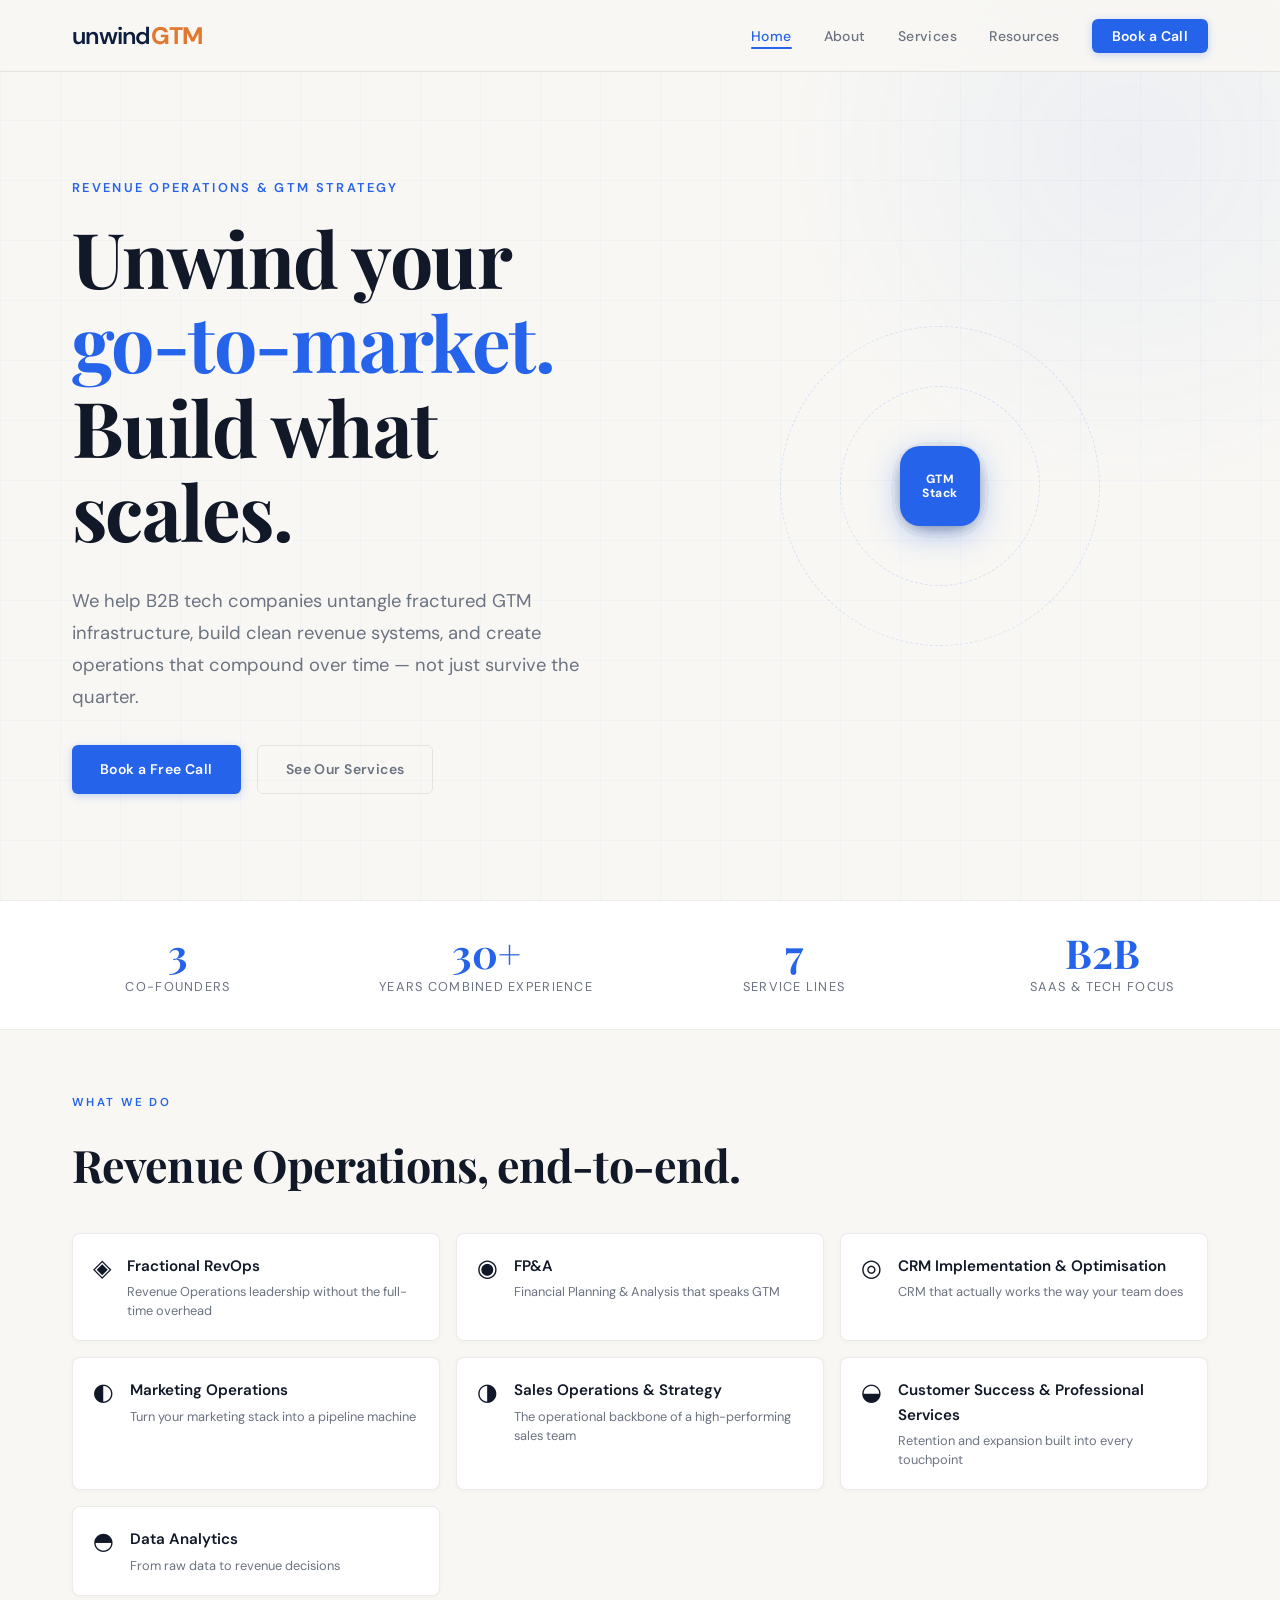
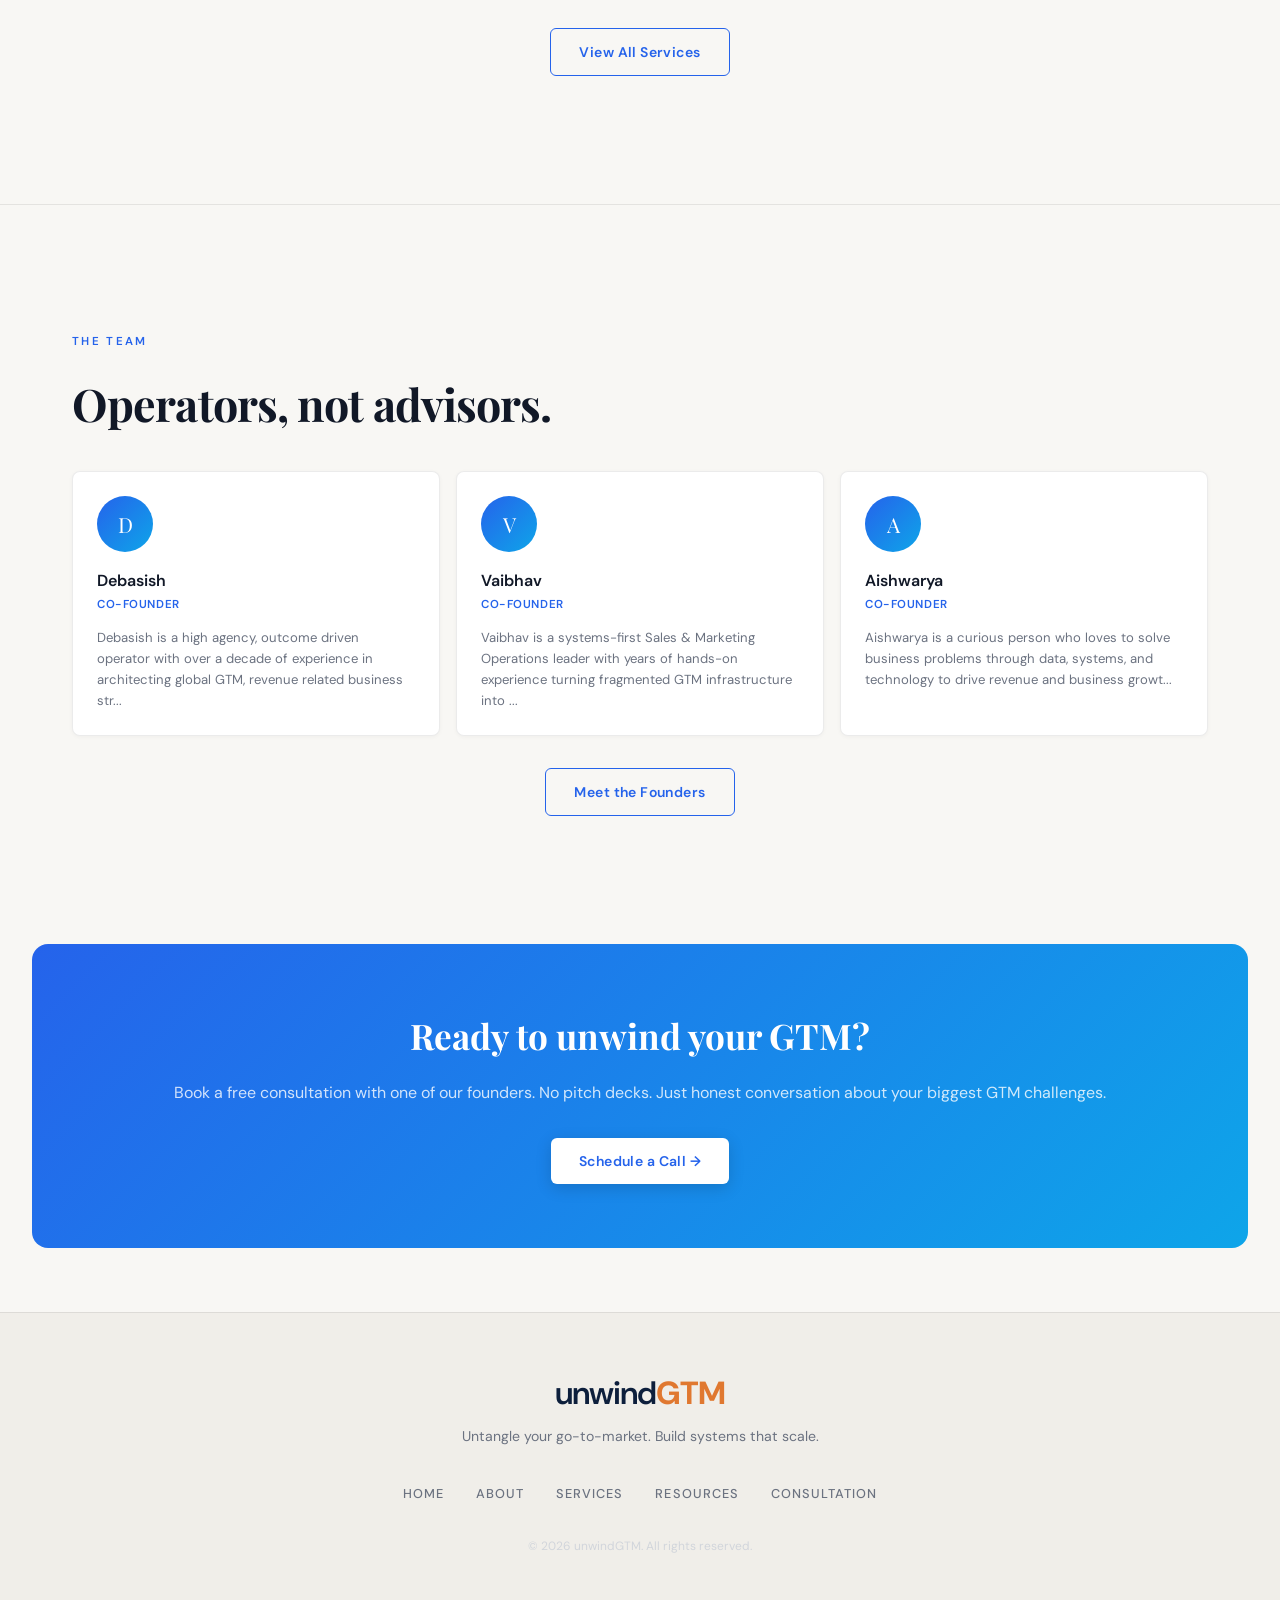
==== commit 6426e1e0: "Refactor tool node styles and orbit animations Updated tool node styles and animations for improved " ====
--- a/index.html
+++ b/index.html
@@ -70,72 +70,70 @@
     }
     .orbit-ring-1 { width: 200px; height: 200px; }
     .orbit-ring-2 { width: 320px; height: 320px; }
-    /* Tool nodes */
+    /* Tool nodes — all start at centre, transform moves them outward */
     .tool-node {
       position: absolute;
-      width: 56px; height: 56px;
-      border-radius: 14px;
-      background: var(--color-bg-card);
-      border: 1px solid var(--color-border);
-      box-shadow: 0 4px 16px rgba(0,0,0,0.08);
+      top: 50%; left: 50%;
+      width: 64px; height: 64px;
+      margin-top: -32px; margin-left: -32px;
+      border-radius: 16px;
+      background: #ffffff;
+      border: 1px solid rgba(0,0,0,0.08);
+      box-shadow: 0 4px 20px rgba(0,0,0,0.09);
       display: flex;
       flex-direction: column;
       align-items: center;
       justify-content: center;
       gap: 3px;
-      font-size: 0.55rem;
-      font-weight: 600;
-      color: var(--color-text-muted);
-      letter-spacing: 0.04em;
+      font-size: 0.52rem;
+      font-weight: 700;
+      color: #6B7280;
+      letter-spacing: 0.05em;
       text-transform: uppercase;
-      transition: all 0.3s ease;
       cursor: default;
-    }
-    .tool-node:hover {
-      transform: scale(1.15) !important;
-      border-color: var(--color-primary);
-      box-shadow: 0 8px 24px rgba(37,99,235,0.15);
-      color: var(--color-primary);
-      z-index: 20;
+      will-change: transform;
     }
     .tool-node img {
-      width: 28px; height: 28px;
+      width: 30px; height: 30px;
       object-fit: contain;
     }
-    /* Orbit 1 — inner ring, 4 tools */
-    .tool-node.n1 { animation: orbit1 18s linear infinite; }
-    .tool-node.n2 { animation: orbit1 18s linear infinite; animation-delay: -4.5s; }
-    .tool-node.n3 { animation: orbit1 18s linear infinite; animation-delay: -9s; }
-    .tool-node.n4 { animation: orbit1 18s linear infinite; animation-delay: -13.5s; }
-    /* Orbit 2 — outer ring, 5 tools */
-    .tool-node.n5  { animation: orbit2 28s linear infinite; }
-    .tool-node.n6  { animation: orbit2 28s linear infinite; animation-delay: -5.6s; }
-    .tool-node.n7  { animation: orbit2 28s linear infinite; animation-delay: -11.2s; }
-    .tool-node.n8  { animation: orbit2 28s linear infinite; animation-delay: -16.8s; }
-    .tool-node.n9  { animation: orbit2 28s linear infinite; animation-delay: -22.4s; }
-
-    @keyframes orbit1 {
-      from { transform: rotate(0deg) translateX(100px) rotate(0deg); }
-      to   { transform: rotate(360deg) translateX(100px) rotate(-360deg); }
-    }
-    @keyframes orbit2 {
-      from { transform: rotate(0deg) translateX(160px) rotate(0deg); }
-      to   { transform: rotate(360deg) translateX(160px) rotate(-360deg); }
-    }
-
-    /* Connecting lines pulse */
+    /* Inner orbit — 4 tools, radius 110px, 20s */
+    .n1 { animation: orbitA 20s linear infinite; }
+    .n2 { animation: orbitA 20s linear infinite; animation-delay: -5s; }
+    .n3 { animation: orbitA 20s linear infinite; animation-delay: -10s; }
+    .n4 { animation: orbitA 20s linear infinite; animation-delay: -15s; }
+    /* Outer orbit — 5 tools, radius 175px, 32s */
+    .n5 { animation: orbitB 32s linear infinite; }
+    .n6 { animation: orbitB 32s linear infinite; animation-delay: -6.4s; }
+    .n7 { animation: orbitB 32s linear infinite; animation-delay: -12.8s; }
+    .n8 { animation: orbitB 32s linear infinite; animation-delay: -19.2s; }
+    .n9 { animation: orbitB 32s linear infinite; animation-delay: -25.6s; }
+
+    @keyframes orbitA {
+      0%   { transform: rotate(0deg)   translateX(110px) rotate(0deg); }
+      100% { transform: rotate(360deg) translateX(110px) rotate(-360deg); }
+    }
+    @keyframes orbitB {
+      0%   { transform: rotate(0deg)   translateX(175px) rotate(0deg); }
+      100% { transform: rotate(360deg) translateX(175px) rotate(-360deg); }
+    }
+
+    /* Pulse rings emanating from hub */
     .orbit-pulse {
       position: absolute;
       top: 50%; left: 50%;
-      transform: translate(-50%, -50%);
-      width: 20px; height: 20px;
+      width: 80px; height: 80px;
+      margin-top: -40px; margin-left: -40px;
       border-radius: 50%;
-      background: rgba(37,99,235,0.12);
-      animation: pulse 2.5s ease-out infinite;
-    }
-    @keyframes pulse {
-      0%   { width: 80px; height: 80px; opacity: 0.5; }
-      100% { width: 380px; height: 380px; opacity: 0; }
+      border: 1.5px solid rgba(37,99,235,0.25);
+      animation: pulseRing 3s ease-out infinite;
+      pointer-events: none;
+    }
+    .orbit-pulse:nth-child(2) { animation-delay: -1s; }
+    .orbit-pulse:nth-child(3) { animation-delay: -2s; }
+    @keyframes pulseRing {
+      0%   { transform: scale(1);   opacity: 0.6; }
+      100% { transform: scale(4.5); opacity: 0; }
     }
 
     /* ===== STAT STRIP ===== */
@@ -288,6 +286,8 @@
         <div class="hero-visual">
           <div class="tools-orbit">
             <!-- Pulse rings -->
+            <div class="orbit-pulse"></div>
+            <div class="orbit-pulse"></div>
             <div class="orbit-pulse"></div>
             <!-- Orbit rings -->
             <div class="orbit-ring orbit-ring-1"></div>
--- a/assets/css/main.css
+++ b/assets/css/main.css
@@ -77,20 +77,10 @@
   justify-content: space-between;
 }
 .nav-logo {
-  font-family: var(--font-display);
-  font-size: 1.4rem;
-  font-weight: 700;
-  color: var(--color-primary);
-  letter-spacing: -0.02em;
-}
-.nav-logo span {
-  color: var(--color-text-muted);
-  font-weight: 400;
-  font-size: 0.75rem;
-  display: block;
-  letter-spacing: 0.12em;
-  text-transform: uppercase;
-  font-family: var(--font-body);
+  font-size: 1.5rem;
+  letter-spacing: -0.03em;
+  line-height: 1;
+  text-decoration: none;
 }
 .nav-links {
   display: flex;
@@ -313,11 +303,10 @@
   margin: 0 auto;
 }
 .footer-logo {
-  font-family: var(--font-display);
-  font-size: 1.5rem;
-  color: var(--color-primary);
+  font-size: 2rem;
+  letter-spacing: -0.03em;
+  line-height: 1;
   margin-bottom: var(--space-sm);
-  font-weight: 700;
 }
 .footer-tagline {
   font-size: 0.88rem;
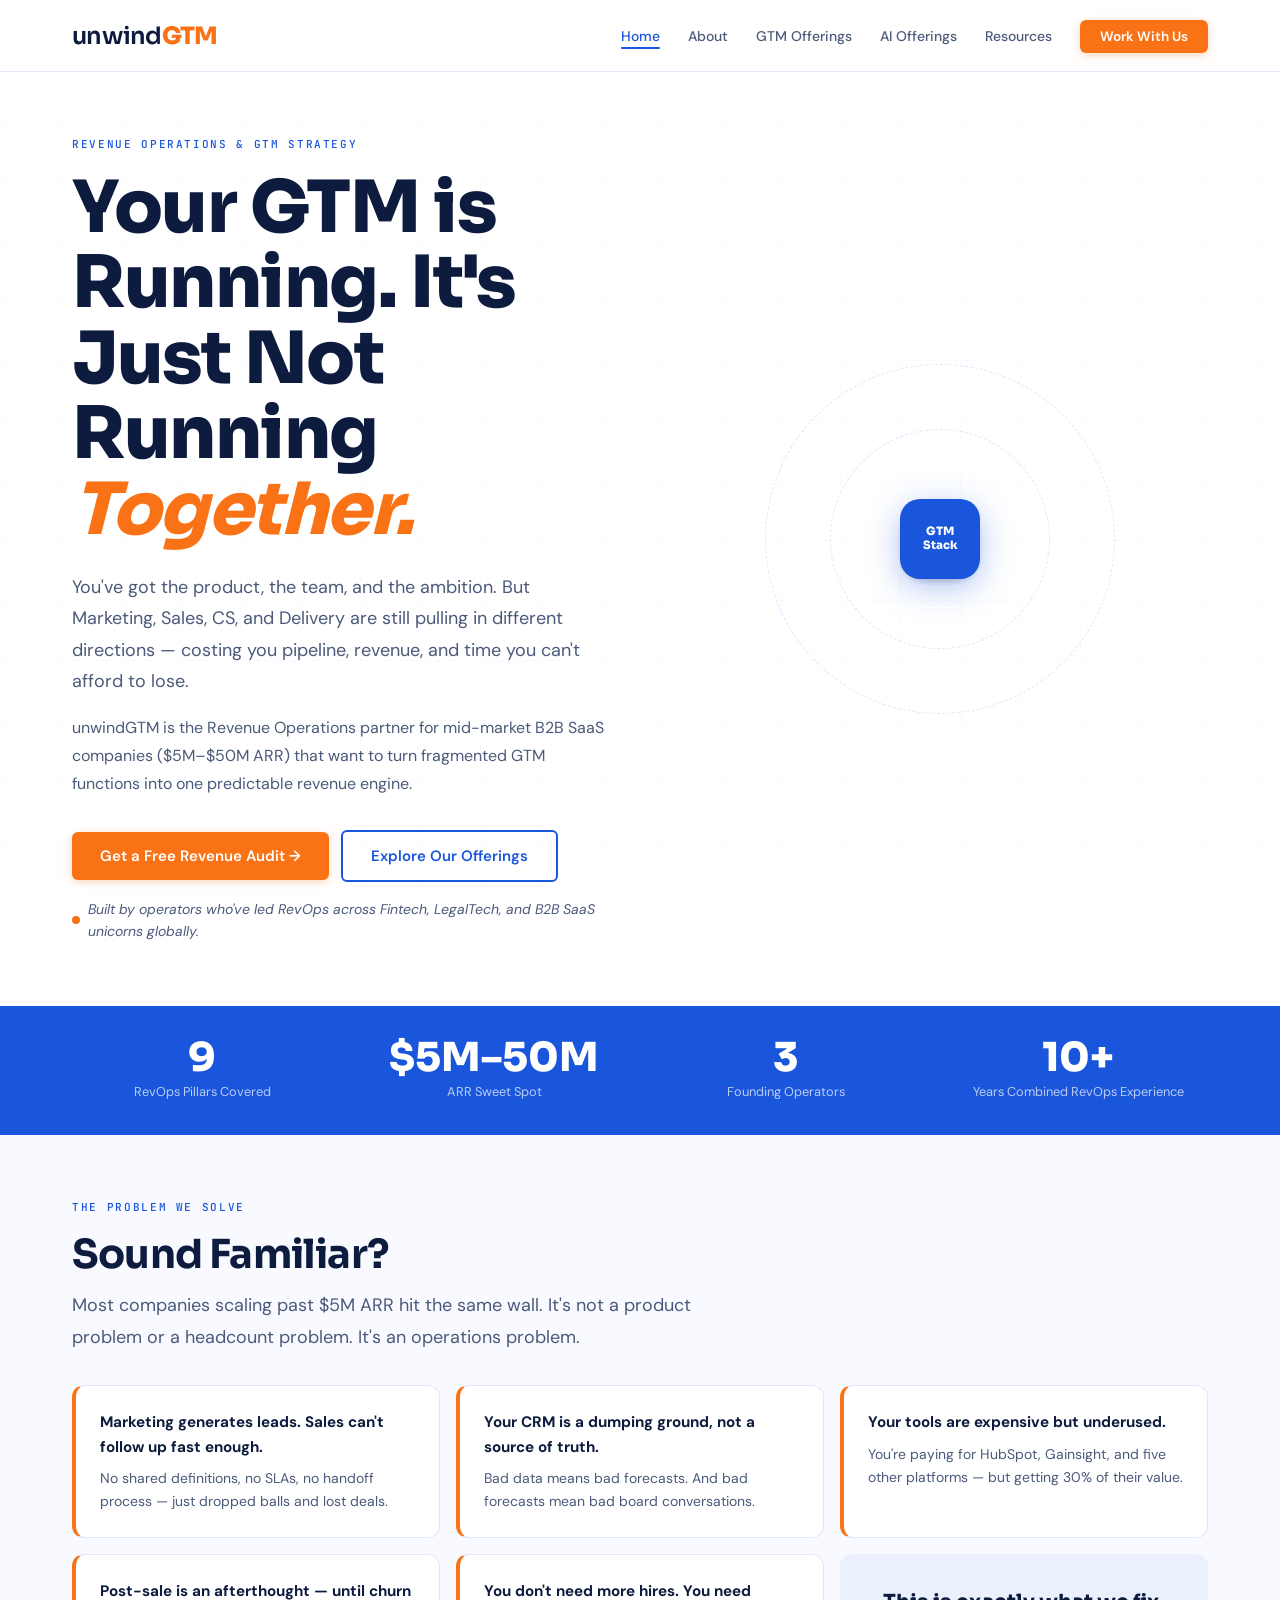
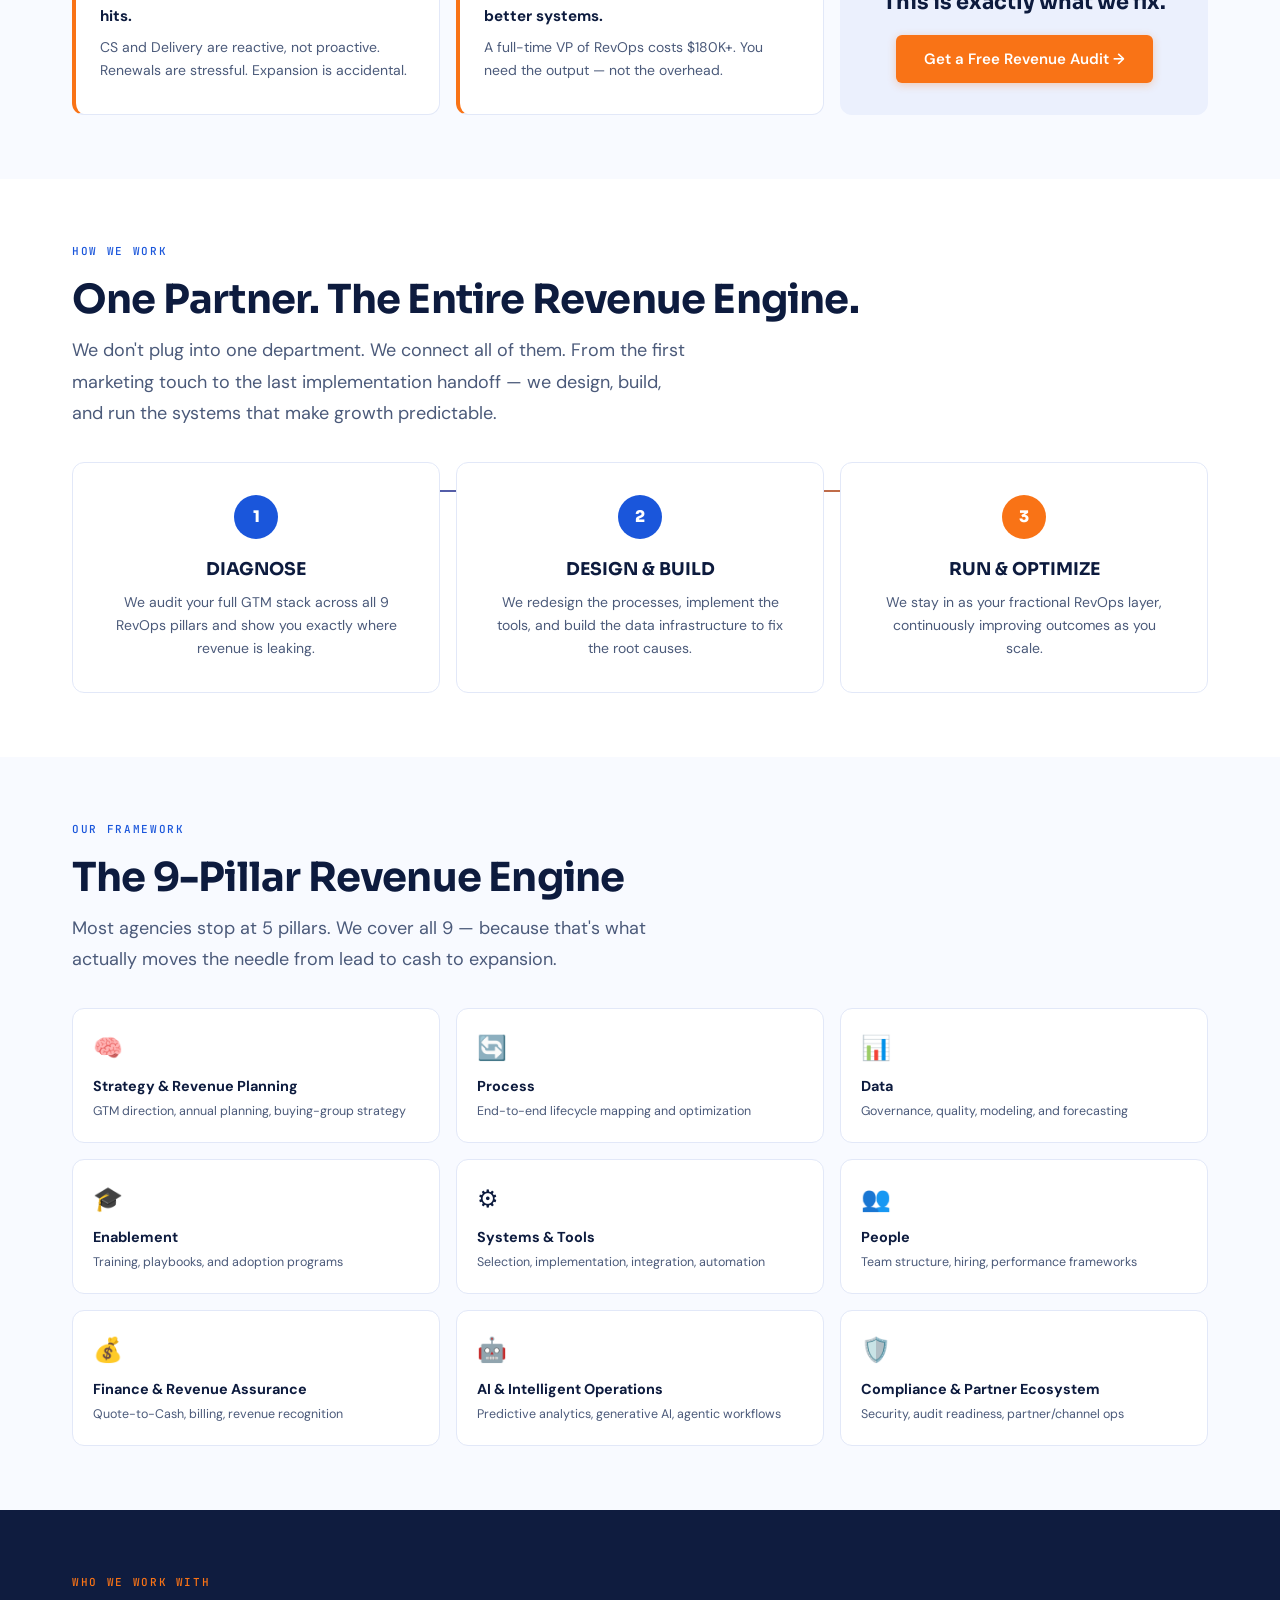
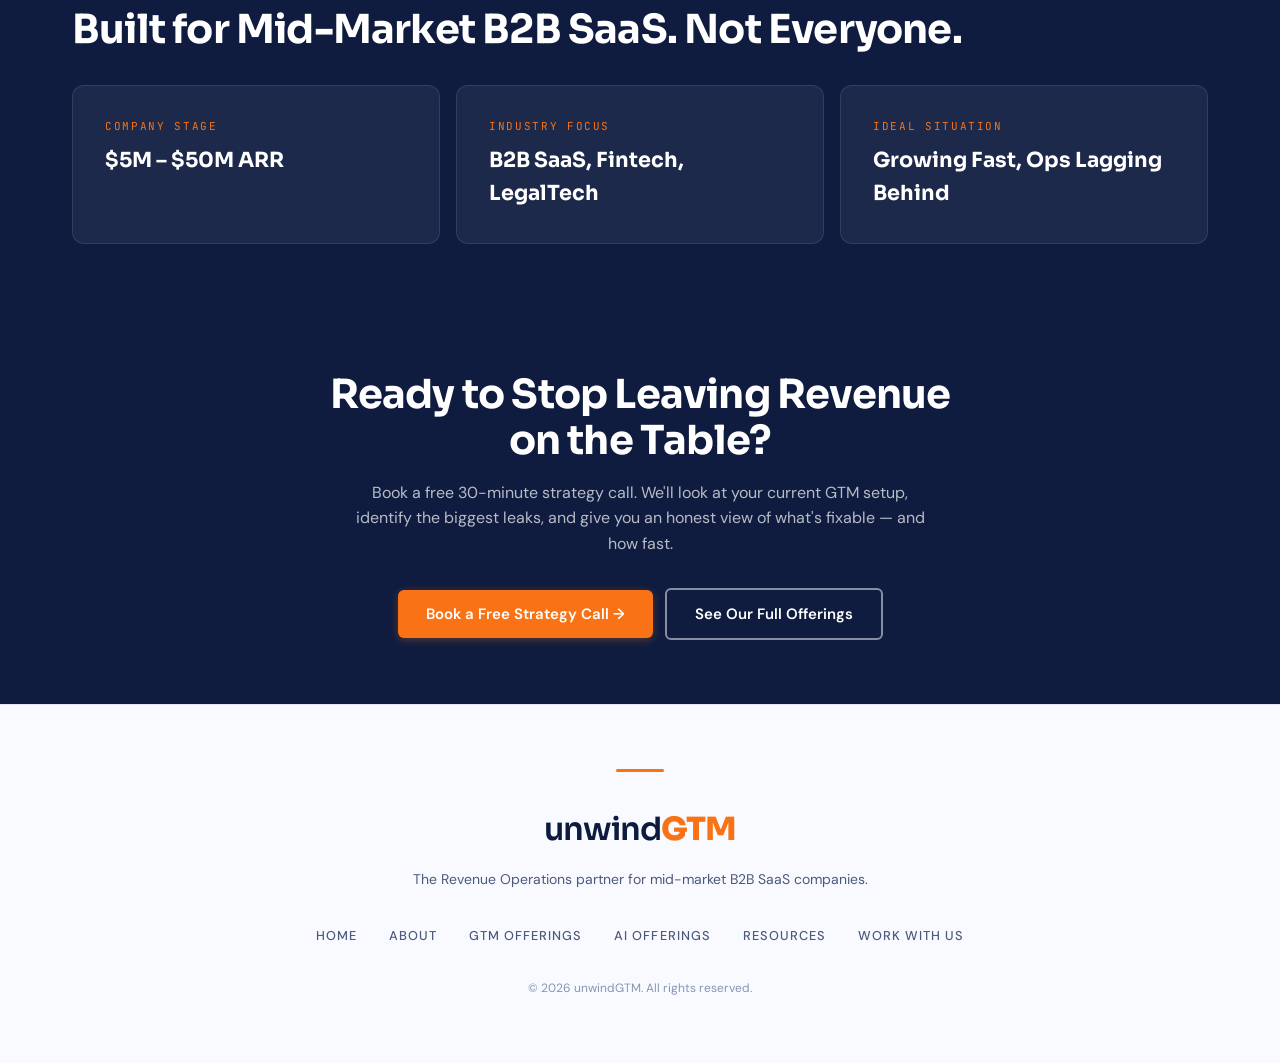
==== commit 0e6c0104: "Revise title and meta description for SEO Updated the title and meta description for better SEO targ" ====
--- a/index.html
+++ b/index.html
@@ -3,409 +3,188 @@
 <head>
   <meta charset="UTF-8">
   <meta name="viewport" content="width=device-width, initial-scale=1.0">
-  <title>unwindGTM — Revenue Operations & GTM Strategy</title>
-  <meta name="description" content="unwindGTM helps B2B tech companies untangle their go-to-market, build clean revenue infrastructure, and scale operations that actually work.">
+  <title>unwindGTM — Revenue Operations for Mid-Market B2B SaaS</title>
+  <meta name="description" content="unwindGTM is the Revenue Operations partner for mid-market B2B SaaS companies ($5M–$50M ARR) that want to turn fragmented GTM functions into one predictable revenue engine.">
   <link rel="stylesheet" href="assets/css/main.css">
   <style>
-    /* ===== HERO LAYOUT ===== */
-    .home-hero {
-      min-height: calc(100vh - var(--nav-height));
-      display: grid;
-      grid-template-columns: 1fr 1fr;
-      align-items: center;
-      gap: var(--space-lg);
-      padding: var(--space-lg) var(--space-md);
-      max-width: var(--max-width);
-      margin: 0 auto;
-    }
-    .home-hero-content {}
-    .hero-cta-row {
-      display: flex;
-      gap: var(--space-sm);
-      margin-top: var(--space-md);
-      flex-wrap: wrap;
-    }
-
-    /* ===== TOOLS ANIMATION ===== */
-    .hero-visual {
-      display: flex;
-      align-items: center;
-      justify-content: center;
-      position: relative;
-      height: 480px;
-    }
-    .tools-orbit {
-      position: relative;
-      width: 380px;
-      height: 380px;
-    }
-    /* Centre hub */
-    .orbit-hub {
-      position: absolute;
-      top: 50%; left: 50%;
-      transform: translate(-50%, -50%);
-      width: 80px; height: 80px;
-      background: var(--color-primary);
-      border-radius: 20px;
-      display: flex;
-      align-items: center;
-      justify-content: center;
-      font-weight: 800;
-      font-size: 0.75rem;
-      color: #fff;
-      letter-spacing: 0.05em;
-      box-shadow: 0 8px 32px rgba(37,99,235,0.35);
-      z-index: 10;
-      font-family: var(--font-body);
-      text-align: center;
-      line-height: 1.2;
-    }
-    /* Orbit rings */
-    .orbit-ring {
-      position: absolute;
-      top: 50%; left: 50%;
-      border-radius: 50%;
-      border: 1px dashed rgba(37,99,235,0.15);
-      transform: translate(-50%, -50%);
-    }
-    .orbit-ring-1 { width: 200px; height: 200px; }
-    .orbit-ring-2 { width: 320px; height: 320px; }
-    /* Tool nodes — all start at centre, transform moves them outward */
-    .tool-node {
-      position: absolute;
-      top: 50%; left: 50%;
-      width: 64px; height: 64px;
-      margin-top: -32px; margin-left: -32px;
-      border-radius: 16px;
-      background: #ffffff;
-      border: 1px solid rgba(0,0,0,0.08);
-      box-shadow: 0 4px 20px rgba(0,0,0,0.09);
-      display: flex;
-      flex-direction: column;
-      align-items: center;
-      justify-content: center;
-      gap: 3px;
-      font-size: 0.52rem;
-      font-weight: 700;
-      color: #6B7280;
-      letter-spacing: 0.05em;
-      text-transform: uppercase;
-      cursor: default;
-      will-change: transform;
-    }
-    .tool-node img {
-      width: 30px; height: 30px;
-      object-fit: contain;
-    }
-    /* Inner orbit — 4 tools, radius 110px, 20s */
-    .n1 { animation: orbitA 20s linear infinite; }
-    .n2 { animation: orbitA 20s linear infinite; animation-delay: -5s; }
-    .n3 { animation: orbitA 20s linear infinite; animation-delay: -10s; }
-    .n4 { animation: orbitA 20s linear infinite; animation-delay: -15s; }
-    /* Outer orbit — 5 tools, radius 175px, 32s */
-    .n5 { animation: orbitB 32s linear infinite; }
-    .n6 { animation: orbitB 32s linear infinite; animation-delay: -6.4s; }
-    .n7 { animation: orbitB 32s linear infinite; animation-delay: -12.8s; }
-    .n8 { animation: orbitB 32s linear infinite; animation-delay: -19.2s; }
-    .n9 { animation: orbitB 32s linear infinite; animation-delay: -25.6s; }
-
-    @keyframes orbitA {
-      0%   { transform: rotate(0deg)   translateX(110px) rotate(0deg); }
-      100% { transform: rotate(360deg) translateX(110px) rotate(-360deg); }
-    }
-    @keyframes orbitB {
-      0%   { transform: rotate(0deg)   translateX(175px) rotate(0deg); }
-      100% { transform: rotate(360deg) translateX(175px) rotate(-360deg); }
-    }
-
-    /* Pulse rings emanating from hub */
-    .orbit-pulse {
-      position: absolute;
-      top: 50%; left: 50%;
-      width: 80px; height: 80px;
-      margin-top: -40px; margin-left: -40px;
-      border-radius: 50%;
-      border: 1.5px solid rgba(37,99,235,0.25);
-      animation: pulseRing 3s ease-out infinite;
-      pointer-events: none;
-    }
-    .orbit-pulse:nth-child(2) { animation-delay: -1s; }
-    .orbit-pulse:nth-child(3) { animation-delay: -2s; }
-    @keyframes pulseRing {
-      0%   { transform: scale(1);   opacity: 0.6; }
-      100% { transform: scale(4.5); opacity: 0; }
-    }
-
-    /* ===== STAT STRIP ===== */
-    .stat-strip {
-      border-top: 1px solid var(--color-border);
-      border-bottom: 1px solid var(--color-border);
-      padding: var(--space-md);
-      background: var(--color-bg-card);
-    }
-    .stat-strip-inner {
-      max-width: var(--max-width);
-      margin: 0 auto;
-      display: grid;
-      grid-template-columns: repeat(auto-fit, minmax(180px, 1fr));
-      gap: var(--space-md);
-    }
-    .stat-item { text-align: center; }
-    .stat-number {
-      font-family: var(--font-display);
-      font-size: 2.5rem;
-      font-weight: 700;
-      color: var(--color-primary);
-      line-height: 1;
-    }
-    .stat-label {
-      font-size: 0.8rem;
-      color: var(--color-text-muted);
-      text-transform: uppercase;
-      letter-spacing: 0.1em;
-      margin-top: 0.25rem;
-    }
-
-    /* ===== SERVICES GRID ===== */
-    .services-grid {
-      display: grid;
-      grid-template-columns: repeat(auto-fill, minmax(300px, 1fr));
-      gap: var(--space-sm);
-    }
-    .service-card-mini {
-      background: var(--color-bg-card);
-      border: 1px solid var(--color-border);
-      border-radius: 8px;
-      padding: 1.25rem;
-      display: flex;
-      align-items: flex-start;
-      gap: 1rem;
-      transition: all var(--transition);
-      text-decoration: none;
-      color: inherit;
-      box-shadow: 0 1px 4px rgba(0,0,0,0.04);
-    }
-    .service-card-mini:hover {
-      border-color: rgba(37,99,235,0.3);
-      box-shadow: 0 4px 16px rgba(37,99,235,0.08);
-      transform: translateY(-1px);
-    }
-    .service-icon-mini { font-size: 1.5rem; line-height: 1; margin-top: 2px; flex-shrink: 0; }
-    .service-name-mini { font-weight: 600; font-size: 0.95rem; margin-bottom: 0.25rem; }
-    .service-desc-mini { font-size: 0.8rem; color: var(--color-text-muted); line-height: 1.5; }
-
-    /* ===== FOUNDERS ===== */
-    .founders-strip {
-      display: grid;
-      grid-template-columns: repeat(auto-fill, minmax(280px, 1fr));
-      gap: var(--space-sm);
-    }
-    .founder-card-mini {
-      background: var(--color-bg-card);
-      border: 1px solid var(--color-border);
-      border-radius: 8px;
-      padding: 1.5rem;
-      transition: all var(--transition);
-      box-shadow: 0 1px 4px rgba(0,0,0,0.04);
-    }
-    .founder-card-mini:hover {
-      border-color: rgba(37,99,235,0.2);
-      box-shadow: 0 4px 16px rgba(0,0,0,0.08);
-    }
-    .founder-avatar-mini {
-      width: 56px; height: 56px;
-      border-radius: 50%;
-      background: linear-gradient(135deg, #2563EB, #0EA5E9);
-      margin-bottom: 1rem;
-      overflow: hidden;
-      display: flex;
-      align-items: center;
-      justify-content: center;
-      font-family: var(--font-display);
-      font-size: 1.3rem;
-      color: #fff;
-    }
-    .founder-avatar-mini img { width: 100%; height: 100%; object-fit: cover; }
-    .founder-name-mini { font-weight: 600; font-size: 1rem; margin-bottom: 0.15rem; }
-    .founder-role-mini {
-      font-size: 0.72rem;
-      color: var(--color-primary);
-      font-weight: 600;
-      letter-spacing: 0.05em;
-      text-transform: uppercase;
-      margin-bottom: 0.75rem;
-    }
-    .founder-excerpt { font-size: 0.82rem; color: var(--color-text-muted); line-height: 1.6; }
-
-    /* ===== CTA BAND ===== */
-    .cta-band {
-      background: linear-gradient(135deg, #2563EB 0%, #0EA5E9 100%);
-      border-radius: 16px;
-      padding: var(--space-lg);
-      text-align: center;
-      margin: var(--space-lg) var(--space-md);
-      color: #fff;
-    }
-    .cta-band-title {
-      font-family: var(--font-display);
-      font-size: clamp(1.5rem, 3vw, 2.2rem);
-      margin-bottom: var(--space-sm);
-      color: #fff;
-    }
-    .cta-band-sub { color: rgba(255,255,255,0.8); margin-bottom: var(--space-md); }
-    .cta-band .btn-primary {
-      background: #fff;
-      color: var(--color-primary);
-      box-shadow: 0 4px 16px rgba(0,0,0,0.15);
-    }
-    .cta-band .btn-primary:hover { background: #f0f0f0; }
-
-    @media (max-width: 900px) {
-      .home-hero { grid-template-columns: 1fr; }
-      .hero-visual { display: none; }
-    }
+    /* HERO */
+    .hero { min-height: calc(100vh - var(--nav-height)); display:grid; grid-template-columns:1fr 1fr; align-items:center; gap:var(--space-lg); padding:var(--space-lg) var(--space-md); max-width:var(--max-width); margin:0 auto; }
+    .trust-line { display:flex; align-items:center; gap:0.5rem; margin-top:1rem; font-size:0.875rem; color:var(--muted); font-style:italic; }
+    .trust-dot { width:8px; height:8px; border-radius:50%; background:var(--orange); flex-shrink:0; }
+    /* ORBIT */
+    .hero-visual { display:flex; align-items:center; justify-content:center; height:460px; }
+    .tools-orbit { position:relative; width:380px; height:380px; }
+    .orbit-ring { position:absolute; top:50%; left:50%; border-radius:50%; border:1px dashed rgba(26,86,219,0.15); transform:translate(-50%,-50%); }
+    .orbit-ring-1 { width:220px; height:220px; }
+    .orbit-ring-2 { width:350px; height:350px; }
+    .orbit-hub { position:absolute; top:50%; left:50%; transform:translate(-50%,-50%); width:80px; height:80px; background:var(--blue); border-radius:20px; display:flex; align-items:center; justify-content:center; font-family:var(--font-display); font-weight:800; font-size:0.72rem; color:#fff; text-align:center; line-height:1.2; box-shadow:0 8px 32px rgba(26,86,219,0.35); z-index:10; }
+    .tool-node { position:absolute; top:50%; left:50%; width:64px; height:64px; margin-top:-32px; margin-left:-32px; border-radius:14px; background:#fff; border:1px solid rgba(0,0,0,0.08); box-shadow:0 4px 16px rgba(0,0,0,0.08); display:flex; flex-direction:column; align-items:center; justify-content:center; gap:3px; font-size:0.5rem; font-weight:700; color:var(--muted); letter-spacing:0.05em; text-transform:uppercase; will-change:transform; }
+    .tool-node img { width:28px; height:28px; object-fit:contain; }
+    .n1{animation:orbitA 20s linear infinite} .n2{animation:orbitA 20s linear infinite;animation-delay:-5s} .n3{animation:orbitA 20s linear infinite;animation-delay:-10s} .n4{animation:orbitA 20s linear infinite;animation-delay:-15s}
+    .n5{animation:orbitB 32s linear infinite} .n6{animation:orbitB 32s linear infinite;animation-delay:-6.4s} .n7{animation:orbitB 32s linear infinite;animation-delay:-12.8s} .n8{animation:orbitB 32s linear infinite;animation-delay:-19.2s} .n9{animation:orbitB 32s linear infinite;animation-delay:-25.6s}
+    @keyframes orbitA { 0%{transform:rotate(0deg) translateX(110px) rotate(0deg)} 100%{transform:rotate(360deg) translateX(110px) rotate(-360deg)} }
+    @keyframes orbitB { 0%{transform:rotate(0deg) translateX(175px) rotate(0deg)} 100%{transform:rotate(360deg) translateX(175px) rotate(-360deg)} }
+    .orbit-pulse { position:absolute; top:50%; left:50%; width:80px; height:80px; margin-top:-40px; margin-left:-40px; border-radius:50%; border:1.5px solid rgba(26,86,219,0.2); animation:pulseRing 3s ease-out infinite; pointer-events:none; }
+    .orbit-pulse:nth-child(2){animation-delay:-1s} .orbit-pulse:nth-child(3){animation-delay:-2s}
+    @keyframes pulseRing { 0%{transform:scale(1);opacity:0.6} 100%{transform:scale(4.5);opacity:0} }
+    /* STAT STRIP */
+    .stat-strip { background:var(--blue); padding:var(--space-md) 0; }
+    .stat-strip-inner { max-width:var(--max-width); margin:0 auto; padding:0 var(--space-md); display:grid; grid-template-columns:repeat(4,1fr); gap:var(--space-md); }
+    .stat-item { text-align:center; }
+    .stat-number { font-family:var(--font-display); font-size:2.5rem; font-weight:800; color:#fff; line-height:1; }
+    .stat-label { font-size:0.8rem; color:rgba(255,255,255,0.7); margin-top:0.25rem; }
+    /* PAIN SECTION */
+    .pain-grid { display:grid; grid-template-columns:repeat(auto-fill,minmax(300px,1fr)); gap:1rem; }
+    .pain-cta-card { background:var(--light-blue); border-radius:12px; padding:var(--space-md); text-align:center; display:flex; flex-direction:column; align-items:center; justify-content:center; gap:1rem; }
+    /* HOW WE WORK */
+    .steps-row { display:grid; grid-template-columns:repeat(3,1fr); gap:var(--space-sm); position:relative; }
+    .steps-row::before { content:''; position:absolute; top:28px; left:15%; right:15%; height:2px; background:linear-gradient(90deg,var(--blue),var(--orange)); z-index:0; }
+    .step-card { background:#fff; border:1px solid var(--border); border-radius:12px; padding:var(--space-md); text-align:center; position:relative; z-index:1; }
+    .step-num { width:44px; height:44px; border-radius:50%; display:flex; align-items:center; justify-content:center; font-family:var(--font-display); font-weight:800; font-size:1rem; color:#fff; margin:0 auto 1rem; }
+    /* PILLARS */
+    .pillars-grid { display:grid; grid-template-columns:repeat(3,1fr); gap:1rem; }
+    .pillar-card { background:#fff; border:1px solid var(--border); border-radius:12px; padding:1.25rem; transition:all var(--transition); }
+    .pillar-card:hover { border-color:var(--blue); box-shadow:0 4px 16px rgba(26,86,219,0.1); transform:translateY(-2px); }
+    .pillar-icon { font-size:1.5rem; margin-bottom:0.5rem; }
+    .pillar-name { font-weight:700; font-size:0.9rem; color:var(--navy); margin-bottom:0.25rem; }
+    .pillar-desc { font-size:0.78rem; color:var(--muted); }
+    /* WHO WE WORK WITH */
+    .icp-grid { display:grid; grid-template-columns:repeat(3,1fr); gap:1rem; }
+    .icp-card { background:rgba(255,255,255,0.06); border:1px solid rgba(255,255,255,0.1); border-radius:12px; padding:var(--space-md); }
+    .icp-label { font-family:var(--font-mono); font-size:11px; color:var(--orange); text-transform:uppercase; letter-spacing:0.15em; margin-bottom:0.5rem; }
+    .icp-value { font-family:var(--font-display); font-size:1.3rem; font-weight:700; color:#fff; }
+    /* CTA BAND */
+    .cta-band { background:var(--navy-deep); padding:var(--space-lg) var(--space-md); text-align:center; }
+    .cta-band h2 { color:#fff; max-width:640px; margin:0 auto var(--space-sm); }
+    .cta-band p { color:rgba(255,255,255,0.7); max-width:580px; margin:0 auto; }
+    @media(max-width:900px){ .hero{grid-template-columns:1fr} .hero-visual{display:none} .stat-strip-inner{grid-template-columns:repeat(2,1fr)} .steps-row{grid-template-columns:1fr} .steps-row::before{display:none} .pillars-grid{grid-template-columns:1fr 1fr} .icp-grid{grid-template-columns:1fr} }
   </style>
 </head>
 <body>
-  <div class="page-wrapper">
-    <div class="content-layer">
+<div class="page-wrapper">
+<div class="content-layer">
 
-      <!-- HERO -->
-      <div class="home-hero">
-        <div class="home-hero-content fade-in">
-          <p class="hero-eyebrow">Revenue Operations & GTM Strategy</p>
-          <h1 class="hero-title">Unwind your<br><em>go-to-market.</em><br>Build what scales.</h1>
-          <p class="hero-subtitle">We help B2B tech companies untangle fractured GTM infrastructure, build clean revenue systems, and create operations that compound over time — not just survive the quarter.</p>
-          <div class="hero-cta-row">
-            <a href="pages/consultation.html" class="btn btn-primary">Book a Free Call</a>
-            <a href="pages/services.html" class="btn btn-ghost">See Our Services</a>
-          </div>
-        </div>
-
-        <!-- ANIMATED TOOLS VISUAL -->
-        <div class="hero-visual">
-          <div class="tools-orbit">
-            <!-- Pulse rings -->
-            <div class="orbit-pulse"></div>
-            <div class="orbit-pulse"></div>
-            <div class="orbit-pulse"></div>
-            <!-- Orbit rings -->
-            <div class="orbit-ring orbit-ring-1"></div>
-            <div class="orbit-ring orbit-ring-2"></div>
-            <!-- Hub -->
-            <div class="orbit-hub">GTM<br>Stack</div>
-
-            <!-- Inner orbit tools -->
-            <div class="tool-node n1">
-              <img src="https://www.vectorlogo.zone/logos/hubspot/hubspot-icon.svg" alt="HubSpot" onerror="this.style.display='none';this.nextSibling.style.display='block'">
-              <span style="display:none;font-size:1rem">🟠</span>
-              <span>HubSpot</span>
-            </div>
-            <div class="tool-node n2">
-              <img src="https://www.vectorlogo.zone/logos/salesforce/salesforce-icon.svg" alt="Salesforce" onerror="this.style.display='none';this.nextSibling.style.display='block'">
-              <span style="display:none;font-size:1rem">☁️</span>
-              <span>Salesforce</span>
-            </div>
-            <div class="tool-node n3">
-              <img src="https://www.vectorlogo.zone/logos/google_bigquery/google_bigquery-icon.svg" alt="BigQuery" onerror="this.style.display='none';this.nextSibling.style.display='block'">
-              <span style="display:none;font-size:1rem">📊</span>
-              <span>BigQuery</span>
-            </div>
-            <div class="tool-node n4">
-              <img src="https://www.vectorlogo.zone/logos/zapier/zapier-icon.svg" alt="Zapier" onerror="this.style.display='none';this.nextSibling.style.display='block'">
-              <span style="display:none;font-size:1rem">⚡</span>
-              <span>Zapier</span>
-            </div>
-
-            <!-- Outer orbit tools -->
-            <div class="tool-node n5">
-              <img src="https://www.vectorlogo.zone/logos/google_analytics/google_analytics-icon.svg" alt="Analytics" onerror="this.style.display='none';this.nextSibling.style.display='block'">
-              <span style="display:none;font-size:1rem">📈</span>
-              <span>Analytics</span>
-            </div>
-            <div class="tool-node n6">
-              <img src="https://www.vectorlogo.zone/logos/notion/notion-icon.svg" alt="Notion" onerror="this.style.display='none';this.nextSibling.style.display='block'">
-              <span style="display:none;font-size:1rem">📝</span>
-              <span>Notion</span>
-            </div>
-            <div class="tool-node n7">
-              <img src="https://www.vectorlogo.zone/logos/slack/slack-icon.svg" alt="Slack" onerror="this.style.display='none';this.nextSibling.style.display='block'">
-              <span style="display:none;font-size:1rem">💬</span>
-              <span>Slack</span>
-            </div>
-            <div class="tool-node n8">
-              <span style="font-size:1.2rem">🧱</span>
-              <span>Clay</span>
-            </div>
-            <div class="tool-node n9">
-              <img src="https://www.vectorlogo.zone/logos/n8nio/n8nio-icon.svg" alt="n8n" onerror="this.style.display='none';this.nextSibling.style.display='block'">
-              <span style="display:none;font-size:1rem">🔗</span>
-              <span>n8n</span>
-            </div>
-          </div>
-        </div>
+  <!-- HERO -->
+  <div class="hero fade-in">
+    <div>
+      <span class="eyebrow">Revenue Operations & GTM Strategy</span>
+      <h1>Your GTM is Running. It's Just Not Running <em class="accent-orange" style="font-style:italic">Together.</em></h1>
+      <p class="body-lg" style="margin-top:1.5rem;max-width:560px">You've got the product, the team, and the ambition. But Marketing, Sales, CS, and Delivery are still pulling in different directions — costing you pipeline, revenue, and time you can't afford to lose.</p>
+      <p class="body-md" style="margin-top:1rem;max-width:540px">unwindGTM is the Revenue Operations partner for mid-market B2B SaaS companies ($5M–$50M ARR) that want to turn fragmented GTM functions into one predictable revenue engine.</p>
+      <div class="btn-row">
+        <a href="pages/work-with-us.html" class="btn btn-orange">Get a Free Revenue Audit →</a>
+        <a href="pages/services.html" class="btn btn-outline-blue">Explore Our Offerings</a>
       </div>
-
-      <!-- STAT STRIP -->
-      <div class="stat-strip">
-        <div class="stat-strip-inner">
-          <div class="stat-item"><div class="stat-number">3</div><div class="stat-label">Co-Founders</div></div>
-          <div class="stat-item"><div class="stat-number">30+</div><div class="stat-label">Years Combined Experience</div></div>
-          <div class="stat-item"><div class="stat-number">7</div><div class="stat-label">Service Lines</div></div>
-          <div class="stat-item"><div class="stat-number">B2B</div><div class="stat-label">SaaS & Tech Focus</div></div>
-        </div>
+      <div class="trust-line">
+        <span class="trust-dot"></span>
+        Built by operators who've led RevOps across Fintech, LegalTech, and B2B SaaS unicorns globally.
       </div>
-
-      <!-- SERVICES -->
-      <div class="section">
-        <p class="section-label">What We Do</p>
-        <h2 class="section-title">Revenue Operations, end-to-end.</h2>
-        <div class="services-grid" id="servicesGrid"><p style="color:var(--color-text-muted)">Loading services...</p></div>
-        <div style="margin-top: var(--space-md); text-align: center;">
-          <a href="pages/services.html" class="btn btn-outline">View All Services</a>
-        </div>
+    </div>
+    <div class="hero-visual">
+      <div class="tools-orbit">
+        <div class="orbit-pulse"></div><div class="orbit-pulse"></div><div class="orbit-pulse"></div>
+        <div class="orbit-ring orbit-ring-1"></div>
+        <div class="orbit-ring orbit-ring-2"></div>
+        <div class="orbit-hub">GTM<br>Stack</div>
+        <div class="tool-node n1"><img src="https://www.vectorlogo.zone/logos/hubspot/hubspot-icon.svg" alt="" onerror="this.style.display='none'"><span>HubSpot</span></div>
+        <div class="tool-node n2"><img src="https://www.vectorlogo.zone/logos/salesforce/salesforce-icon.svg" alt="" onerror="this.style.display='none'"><span>Salesforce</span></div>
+        <div class="tool-node n3"><img src="https://www.vectorlogo.zone/logos/zapier/zapier-icon.svg" alt="" onerror="this.style.display='none'"><span>Zapier</span></div>
+        <div class="tool-node n4"><img src="https://www.vectorlogo.zone/logos/google_bigquery/google_bigquery-icon.svg" alt="" onerror="this.style.display='none'"><span>BigQuery</span></div>
+        <div class="tool-node n5"><img src="https://www.vectorlogo.zone/logos/slack/slack-icon.svg" alt="" onerror="this.style.display='none'"><span>Slack</span></div>
+        <div class="tool-node n6"><img src="https://www.vectorlogo.zone/logos/google_analytics/google_analytics-icon.svg" alt="" onerror="this.style.display='none'"><span>Analytics</span></div>
+        <div class="tool-node n7"><img src="https://www.vectorlogo.zone/logos/notion/notion-icon.svg" alt="" onerror="this.style.display='none'"><span>Notion</span></div>
+        <div class="tool-node n8"><span style="font-size:1.2rem">🧱</span><span>Clay</span></div>
+        <div class="tool-node n9"><span style="font-size:1.1rem">🔗</span><span>n8n</span></div>
       </div>
-
-      <hr class="section-divider">
-
-      <!-- FOUNDERS -->
-      <div class="section">
-        <p class="section-label">The Team</p>
-        <h2 class="section-title">Operators, not advisors.</h2>
-        <div class="founders-strip" id="foundersStrip"><p style="color:var(--color-text-muted)">Loading founders...</p></div>
-        <div style="margin-top: var(--space-md); text-align: center;">
-          <a href="pages/about.html" class="btn btn-outline">Meet the Founders</a>
-        </div>
-      </div>
-
-      <!-- CTA BAND -->
-      <div class="cta-band">
-        <h2 class="cta-band-title">Ready to unwind your GTM?</h2>
-        <p class="cta-band-sub">Book a free consultation with one of our founders. No pitch decks. Just honest conversation about your biggest GTM challenges.</p>
-        <a href="pages/consultation.html" class="btn btn-primary">Schedule a Call →</a>
-      </div>
-
     </div>
   </div>
 
-  <script src="assets/js/nav-root.js"></script>
-  <script>
-    fetch('data/services.json').then(r=>r.json()).then(data=>{
-      document.getElementById('servicesGrid').innerHTML = data.services.map(s=>`
-        <a href="pages/services.html#${s.id}" class="service-card-mini">
-          <div class="service-icon-mini">${s.icon}</div>
-          <div><div class="service-name-mini">${s.title}</div><div class="service-desc-mini">${s.tagline}</div></div>
-        </a>`).join('');
-    });
-    fetch('data/founders.json').then(r=>r.json()).then(data=>{
-      document.getElementById('foundersStrip').innerHTML = data.founders.map(f=>`
-        <div class="founder-card-mini">
-          <div class="founder-avatar-mini"><img src="${f.image}" alt="${f.name}" onerror="this.parentElement.textContent='${f.name[0]}'"></div>
-          <div class="founder-name-mini">${f.name}</div>
-          <div class="founder-role-mini">${f.role}</div>
-          <div class="founder-excerpt">${f.bio.substring(0,140)}...</div>
-        </div>`).join('');
-    });
-  </script>
+  <!-- STAT STRIP -->
+  <div class="stat-strip">
+    <div class="stat-strip-inner">
+      <div class="stat-item"><div class="stat-number">9</div><div class="stat-label">RevOps Pillars Covered</div></div>
+      <div class="stat-item"><div class="stat-number">$5M–50M</div><div class="stat-label">ARR Sweet Spot</div></div>
+      <div class="stat-item"><div class="stat-number">3</div><div class="stat-label">Founding Operators</div></div>
+      <div class="stat-item"><div class="stat-number">10+</div><div class="stat-label">Years Combined RevOps Experience</div></div>
+    </div>
+  </div>
+
+  <!-- THE PROBLEM -->
+  <div style="background:var(--bg-light); padding:var(--space-lg) 0;">
+    <div class="section" style="padding-top:0;padding-bottom:0">
+      <span class="eyebrow">The Problem We Solve</span>
+      <h2 style="margin-bottom:0.75rem">Sound Familiar?</h2>
+      <p class="body-lg" style="max-width:620px;margin-bottom:var(--space-md)">Most companies scaling past $5M ARR hit the same wall. It's not a product problem or a headcount problem. It's an operations problem.</p>
+      <div class="pain-grid">
+        <div class="card-pain"><div style="font-weight:700;font-size:0.95rem;color:var(--navy);margin-bottom:0.5rem">Marketing generates leads. Sales can't follow up fast enough.</div><div class="body-sm">No shared definitions, no SLAs, no handoff process — just dropped balls and lost deals.</div></div>
+        <div class="card-pain"><div style="font-weight:700;font-size:0.95rem;color:var(--navy);margin-bottom:0.5rem">Your CRM is a dumping ground, not a source of truth.</div><div class="body-sm">Bad data means bad forecasts. And bad forecasts mean bad board conversations.</div></div>
+        <div class="card-pain"><div style="font-weight:700;font-size:0.95rem;color:var(--navy);margin-bottom:0.5rem">Your tools are expensive but underused.</div><div class="body-sm">You're paying for HubSpot, Gainsight, and five other platforms — but getting 30% of their value.</div></div>
+        <div class="card-pain"><div style="font-weight:700;font-size:0.95rem;color:var(--navy);margin-bottom:0.5rem">Post-sale is an afterthought — until churn hits.</div><div class="body-sm">CS and Delivery are reactive, not proactive. Renewals are stressful. Expansion is accidental.</div></div>
+        <div class="card-pain"><div style="font-weight:700;font-size:0.95rem;color:var(--navy);margin-bottom:0.5rem">You don't need more hires. You need better systems.</div><div class="body-sm">A full-time VP of RevOps costs $180K+. You need the output — not the overhead.</div></div>
+        <div class="pain-cta-card"><div style="font-family:var(--font-display);font-size:1.3rem;font-weight:700;color:var(--navy)">This is exactly what we fix.</div><a href="pages/work-with-us.html" class="btn btn-orange">Get a Free Revenue Audit →</a></div>
+      </div>
+    </div>
+  </div>
+
+  <!-- HOW WE WORK -->
+  <div class="section">
+    <span class="eyebrow">How We Work</span>
+    <h2 style="margin-bottom:0.75rem">One Partner. The Entire Revenue Engine.</h2>
+    <p class="body-lg" style="max-width:620px;margin-bottom:var(--space-md)">We don't plug into one department. We connect all of them. From the first marketing touch to the last implementation handoff — we design, build, and run the systems that make growth predictable.</p>
+    <div class="steps-row">
+      <div class="step-card"><div class="step-num" style="background:var(--blue)">1</div><div style="font-family:var(--font-display);font-weight:700;font-size:1.1rem;color:var(--navy);margin-bottom:0.5rem">DIAGNOSE</div><p class="body-sm">We audit your full GTM stack across all 9 RevOps pillars and show you exactly where revenue is leaking.</p></div>
+      <div class="step-card"><div class="step-num" style="background:var(--blue)">2</div><div style="font-family:var(--font-display);font-weight:700;font-size:1.1rem;color:var(--navy);margin-bottom:0.5rem">DESIGN & BUILD</div><p class="body-sm">We redesign the processes, implement the tools, and build the data infrastructure to fix the root causes.</p></div>
+      <div class="step-card"><div class="step-num" style="background:var(--orange)">3</div><div style="font-family:var(--font-display);font-weight:700;font-size:1.1rem;color:var(--navy);margin-bottom:0.5rem">RUN & OPTIMIZE</div><p class="body-sm">We stay in as your fractional RevOps layer, continuously improving outcomes as you scale.</p></div>
+    </div>
+  </div>
+
+  <!-- 9 PILLARS -->
+  <div style="background:var(--bg-light);padding:var(--space-lg) 0;">
+    <div class="section" style="padding-top:0;padding-bottom:0">
+      <span class="eyebrow">Our Framework</span>
+      <h2 style="margin-bottom:0.75rem">The 9-Pillar Revenue Engine</h2>
+      <p class="body-lg" style="max-width:620px;margin-bottom:var(--space-md)">Most agencies stop at 5 pillars. We cover all 9 — because that's what actually moves the needle from lead to cash to expansion.</p>
+      <div class="pillars-grid">
+        <div class="pillar-card"><div class="pillar-icon">🧠</div><div class="pillar-name">Strategy & Revenue Planning</div><div class="pillar-desc">GTM direction, annual planning, buying-group strategy</div></div>
+        <div class="pillar-card"><div class="pillar-icon">🔄</div><div class="pillar-name">Process</div><div class="pillar-desc">End-to-end lifecycle mapping and optimization</div></div>
+        <div class="pillar-card"><div class="pillar-icon">📊</div><div class="pillar-name">Data</div><div class="pillar-desc">Governance, quality, modeling, and forecasting</div></div>
+        <div class="pillar-card"><div class="pillar-icon">🎓</div><div class="pillar-name">Enablement</div><div class="pillar-desc">Training, playbooks, and adoption programs</div></div>
+        <div class="pillar-card"><div class="pillar-icon">⚙️</div><div class="pillar-name">Systems & Tools</div><div class="pillar-desc">Selection, implementation, integration, automation</div></div>
+        <div class="pillar-card"><div class="pillar-icon">👥</div><div class="pillar-name">People</div><div class="pillar-desc">Team structure, hiring, performance frameworks</div></div>
+        <div class="pillar-card"><div class="pillar-icon">💰</div><div class="pillar-name">Finance & Revenue Assurance</div><div class="pillar-desc">Quote-to-Cash, billing, revenue recognition</div></div>
+        <div class="pillar-card"><div class="pillar-icon">🤖</div><div class="pillar-name">AI & Intelligent Operations</div><div class="pillar-desc">Predictive analytics, generative AI, agentic workflows</div></div>
+        <div class="pillar-card"><div class="pillar-icon">🛡️</div><div class="pillar-name">Compliance & Partner Ecosystem</div><div class="pillar-desc">Security, audit readiness, partner/channel ops</div></div>
+      </div>
+    </div>
+  </div>
+
+  <!-- WHO WE WORK WITH -->
+  <div style="background:var(--navy-deep);padding:var(--space-lg) 0;">
+    <div class="section" style="padding-top:0;padding-bottom:0">
+      <span class="eyebrow" style="color:var(--orange)">Who We Work With</span>
+      <h2 style="color:#fff;margin-bottom:0.75rem">Built for Mid-Market B2B SaaS. Not Everyone.</h2>
+      <div class="icp-grid" style="margin-top:var(--space-md)">
+        <div class="icp-card"><div class="icp-label">Company Stage</div><div class="icp-value">$5M – $50M ARR</div></div>
+        <div class="icp-card"><div class="icp-label">Industry Focus</div><div class="icp-value">B2B SaaS, Fintech, LegalTech</div></div>
+        <div class="icp-card"><div class="icp-label">Ideal Situation</div><div class="icp-value">Growing Fast, Ops Lagging Behind</div></div>
+      </div>
+    </div>
+  </div>
+
+  <!-- FINAL CTA -->
+  <div class="cta-band">
+    <div class="container">
+      <h2>Ready to Stop Leaving Revenue on the Table?</h2>
+      <p style="margin-top:0.75rem">Book a free 30-minute strategy call. We'll look at your current GTM setup, identify the biggest leaks, and give you an honest view of what's fixable — and how fast.</p>
+      <div class="btn-row" style="justify-content:center">
+        <a href="pages/work-with-us.html" class="btn btn-orange">Book a Free Strategy Call →</a>
+        <a href="pages/services.html" class="btn btn-outline-white">See Our Full Offerings</a>
+      </div>
+    </div>
+  </div>
+
+</div>
+</div>
+<script src="assets/js/nav-root.js"></script>
 </body>
 </html>
--- a/assets/css/main.css
+++ b/assets/css/main.css
@@ -1,396 +1,152 @@
 /* ============================================
-   UNWINDGTM â€” Global Stylesheet
-   Edit colors, fonts, and spacing here
+   unwindGTM â€” Global Stylesheet v2
+   Brand: Blue #1A56DB Â· Orange #F97316 Â· Navy #0D1B3E
+   Fonts: Sora (headings) Â· DM Sans (body) Â· JetBrains Mono (labels)
    ============================================ */
 
-@import url('https://fonts.googleapis.com/css2?family=Playfair+Display:wght@400;500;700&family=DM+Sans:wght@300;400;500;600&family=DM+Mono:wght@400;500&display=swap');
+@import url('https://fonts.googleapis.com/css2?family=Sora:wght@400;600;700;800&family=DM+Sans:ital,wght@0,400;0,500;0,600;1,400&family=JetBrains+Mono:wght@400;500&display=swap');
 
 :root {
-  /* Brand Colors â€” Light Theme */
-  --color-bg:           #F8F7F4;
-  --color-bg-2:         #F0EEE9;
-  --color-bg-card:      #FFFFFF;
-  --color-border:       rgba(0,0,0,0.08);
-  --color-border-hover: rgba(0,0,0,0.18);
+  --blue:        #1A56DB;
+  --orange:      #F97316;
+  --navy:        #0D1B3E;
+  --navy-deep:   #0F1C3F;
+  --white:       #FFFFFF;
+  --light-blue:  #EBF0FD;
+  --bg-light:    #F8FAFF;
+  --muted:       #4B5A7A;
+  --light-text:  #8595B4;
+  --border:      #E2E8F8;
 
-  --color-primary:      #2563EB;   /* bright blue */
-  --color-primary-dim:  #93B4F7;
-  --color-accent:       #0EA5E9;   /* sky blue */
-  --color-accent-2:     #F97316;   /* orange pop */
+  --font-display: 'Sora', system-ui, sans-serif;
+  --font-body:    'DM Sans', system-ui, sans-serif;
+  --font-mono:    'JetBrains Mono', monospace;
 
-  --color-text:         #111827;
-  --color-text-muted:   #6B7280;
-  --color-text-subtle:  #D1D5DB;
-
-  /* Typography */
-  --font-display: 'Playfair Display', Georgia, serif;
-  --font-body:    'DM Sans', system-ui, sans-serif;
-  --font-mono:    'DM Mono', monospace;
-
-  /* Spacing */
   --space-xs:  0.5rem;
   --space-sm:  1rem;
   --space-md:  2rem;
   --space-lg:  4rem;
   --space-xl:  8rem;
-
-  /* Layout */
   --max-width: 1200px;
   --nav-height: 72px;
-
-  /* Transitions */
-  --transition: 0.3s cubic-bezier(0.4, 0, 0.2, 1);
+  --transition: 0.25s cubic-bezier(0.4,0,0.2,1);
 }
 
-/* ===== RESET ===== */
 *, *::before, *::after { box-sizing: border-box; margin: 0; padding: 0; }
 html { scroll-behavior: smooth; font-size: 16px; }
-body {
-  font-family: var(--font-body);
-  background: var(--color-bg);
-  color: var(--color-text);
-  line-height: 1.6;
-  -webkit-font-smoothing: antialiased;
-}
+body { font-family: var(--font-body); background: var(--white); color: var(--navy); line-height: 1.6; -webkit-font-smoothing: antialiased; }
 img { max-width: 100%; display: block; }
 a { color: inherit; text-decoration: none; }
 
-/* ===== NAVIGATION ===== */
+/* ===== NAV ===== */
 .nav {
-  position: fixed;
-  top: 0; left: 0; right: 0;
+  position: fixed; top: 0; left: 0; right: 0;
   height: var(--nav-height);
-  background: rgba(248, 247, 244, 0.92);
+  background: rgba(255,255,255,0.95);
   backdrop-filter: blur(16px);
-  border-bottom: 1px solid var(--color-border);
-  z-index: 1000;
-  display: flex;
-  align-items: center;
+  border-bottom: 1px solid var(--border);
+  z-index: 1000; display: flex; align-items: center;
 }
 .nav-inner {
-  max-width: var(--max-width);
-  margin: 0 auto;
-  padding: 0 var(--space-md);
-  width: 100%;
-  display: flex;
-  align-items: center;
-  justify-content: space-between;
+  max-width: var(--max-width); margin: 0 auto;
+  padding: 0 var(--space-md); width: 100%;
+  display: flex; align-items: center; justify-content: space-between;
 }
-.nav-logo {
-  font-size: 1.5rem;
-  letter-spacing: -0.03em;
-  line-height: 1;
-  text-decoration: none;
-}
-.nav-links {
-  display: flex;
-  gap: var(--space-md);
-  list-style: none;
-  align-items: center;
-}
-.nav-links a {
-  font-size: 0.875rem;
-  font-weight: 500;
-  color: var(--color-text-muted);
-  letter-spacing: 0.03em;
-  transition: color var(--transition);
-  position: relative;
-}
-.nav-links a::after {
-  content: '';
-  position: absolute;
-  bottom: -4px; left: 0; right: 0;
-  height: 2px;
-  background: var(--color-primary);
-  transform: scaleX(0);
-  transition: transform var(--transition);
-  border-radius: 2px;
-}
-.nav-links a:hover { color: var(--color-primary); }
-.nav-links a:hover::after { transform: scaleX(1); }
-.nav-links a.active { color: var(--color-primary); }
-.nav-links a.active::after { transform: scaleX(1); }
-
-.nav-cta {
-  background: var(--color-primary);
-  color: #fff !important;
-  padding: 0.5rem 1.25rem;
-  border-radius: 6px;
-  font-weight: 600 !important;
-  letter-spacing: 0.02em !important;
-  transition: all var(--transition) !important;
-  box-shadow: 0 2px 8px rgba(37,99,235,0.25);
-}
-.nav-cta:hover {
-  background: #1d4ed8 !important;
-  color: #fff !important;
-  box-shadow: 0 4px 16px rgba(37,99,235,0.35) !important;
-}
+.nav-logo { font-size: 1.5rem; letter-spacing: -0.03em; line-height: 1; text-decoration: none; }
+.nav-links { display: flex; gap: 1.75rem; list-style: none; align-items: center; }
+.nav-links a { font-size: 0.875rem; font-weight: 500; color: var(--muted); transition: color var(--transition); position: relative; }
+.nav-links a:hover, .nav-links a.active { color: var(--blue); }
+.nav-links a::after { content:''; position:absolute; bottom:-4px; left:0; right:0; height:2px; background:var(--blue); transform:scaleX(0); transition:transform var(--transition); border-radius:2px; }
+.nav-links a:hover::after, .nav-links a.active::after { transform:scaleX(1); }
+.nav-cta { background: var(--orange) !important; color: var(--white) !important; padding: 8px 20px; border-radius: 6px; font-weight: 600 !important; font-size: 0.85rem !important; box-shadow: 0 2px 8px rgba(249,115,22,0.3); }
+.nav-cta:hover { background: #ea6c0a !important; }
 .nav-cta::after { display: none !important; }
-
-/* Mobile menu */
-.nav-hamburger {
-  display: none;
-  flex-direction: column;
-  gap: 5px;
-  cursor: pointer;
-  padding: 4px;
-  background: none;
-  border: none;
-}
-.nav-hamburger span {
-  display: block;
-  width: 24px;
-  height: 2px;
-  background: var(--color-text);
-  transition: var(--transition);
-}
+.nav-hamburger { display:none; flex-direction:column; gap:5px; cursor:pointer; padding:4px; background:none; border:none; }
+.nav-hamburger span { display:block; width:24px; height:2px; background:var(--navy); transition:var(--transition); }
 
 /* ===== PAGE WRAPPER ===== */
-.page-wrapper {
-  padding-top: var(--nav-height);
-  min-height: 100vh;
+.page-wrapper { padding-top: var(--nav-height); min-height: 100vh; }
+
+/* ===== TYPOGRAPHY ===== */
+.eyebrow {
+  font-family: var(--font-mono); font-size: 11px; font-weight: 500;
+  letter-spacing: 0.15em; text-transform: uppercase; color: var(--blue);
+  margin-bottom: 1rem; display: block;
 }
+.eyebrow.orange { color: var(--orange); }
+h1, h2, h3 { font-family: var(--font-display); color: var(--navy); letter-spacing: -0.02em; }
+h1 { font-size: clamp(2.5rem, 6vw, 4.5rem); font-weight: 800; line-height: 1.05; }
+h2 { font-size: clamp(1.8rem, 3.5vw, 2.5rem); font-weight: 700; line-height: 1.15; }
+h3 { font-size: clamp(1.1rem, 2vw, 1.4rem); font-weight: 700; line-height: 1.3; }
+em.accent { font-style: italic; color: var(--blue); }
+em.accent-orange { font-style: italic; color: var(--orange); }
+.body-lg { font-size: 1.125rem; color: var(--muted); line-height: 1.75; }
+.body-md { font-size: 1rem; color: var(--muted); line-height: 1.75; }
+.body-sm { font-size: 0.875rem; color: var(--muted); line-height: 1.65; }
+.caption { font-size: 0.8rem; color: var(--light-text); }
 
-/* ===== HERO ===== */
-.hero {
-  padding: var(--space-xl) var(--space-md) var(--space-lg);
-  max-width: var(--max-width);
-  margin: 0 auto;
-  position: relative;
-}
-.hero-eyebrow {
-  font-family: var(--font-body);
-  font-size: 0.8rem;
-  letter-spacing: 0.18em;
-  text-transform: uppercase;
-  color: var(--color-primary);
-  margin-bottom: var(--space-sm);
-  font-weight: 600;
-}
-.hero-title {
-  font-family: var(--font-display);
-  font-size: clamp(2.5rem, 6vw, 5rem);
-  font-weight: 700;
-  line-height: 1.1;
-  letter-spacing: -0.02em;
-  margin-bottom: var(--space-md);
-  color: var(--color-text);
-}
-.hero-title em {
-  font-style: normal;
-  color: var(--color-primary);
-}
-.hero-subtitle {
-  font-size: 1.15rem;
-  color: var(--color-text-muted);
-  max-width: 600px;
-  line-height: 1.75;
-}
+/* ===== LAYOUT ===== */
+.section { padding: var(--space-lg) var(--space-md); max-width: var(--max-width); margin: 0 auto; }
+.section-full { padding: var(--space-lg) var(--space-md); }
+.section-bg-light { background: var(--bg-light); }
+.section-bg-navy { background: var(--navy-deep); color: var(--white); }
+.section-divider { border:none; border-top:1px solid var(--border); margin: var(--space-lg) 0; }
+.container { max-width: var(--max-width); margin: 0 auto; padding: 0 var(--space-md); }
 
-/* ===== SECTION ===== */
-.section {
-  padding: var(--space-lg) var(--space-md);
-  max-width: var(--max-width);
-  margin: 0 auto;
-}
-.section-label {
-  font-family: var(--font-body);
-  font-size: 0.72rem;
-  letter-spacing: 0.2em;
-  text-transform: uppercase;
-  color: var(--color-primary);
-  margin-bottom: var(--space-sm);
-  font-weight: 600;
-}
-.section-title {
-  font-family: var(--font-display);
-  font-size: clamp(1.8rem, 3.5vw, 2.8rem);
-  font-weight: 700;
-  letter-spacing: -0.02em;
-  margin-bottom: var(--space-md);
-  color: var(--color-text);
-}
-.section-divider {
-  border: none;
-  border-top: 1px solid var(--color-border);
-  margin: var(--space-lg) 0;
-}
+/* ===== BUTTONS ===== */
+.btn { display:inline-flex; align-items:center; gap:0.5rem; padding:12px 28px; border-radius:6px; font-family:var(--font-body); font-size:0.9375rem; font-weight:600; cursor:pointer; transition:all var(--transition); border:none; white-space:nowrap; }
+.btn-orange { background:var(--orange); color:var(--white); box-shadow:0 2px 8px rgba(249,115,22,0.3); }
+.btn-orange:hover { background:#ea6c0a; box-shadow:0 4px 16px rgba(249,115,22,0.4); }
+.btn-blue { background:var(--blue); color:var(--white); box-shadow:0 2px 8px rgba(26,86,219,0.25); }
+.btn-blue:hover { background:#1445b8; }
+.btn-outline-blue { background:transparent; color:var(--blue); border:2px solid var(--blue); }
+.btn-outline-blue:hover { background:var(--blue); color:var(--white); }
+.btn-outline-white { background:transparent; color:var(--white); border:2px solid rgba(255,255,255,0.5); }
+.btn-outline-white:hover { background:rgba(255,255,255,0.1); border-color:rgba(255,255,255,0.8); }
+.btn-row { display:flex; gap:0.75rem; flex-wrap:wrap; align-items:center; margin-top:var(--space-md); }
+
+/* ===== TAGS ===== */
+.tag { display:inline-block; font-family:var(--font-mono); font-size:0.65rem; font-weight:500; letter-spacing:0.08em; text-transform:uppercase; padding:4px 10px; border-radius:20px; background:var(--light-blue); color:var(--blue); border:1px solid rgba(26,86,219,0.2); }
 
 /* ===== CARDS ===== */
-.card {
-  background: var(--color-bg-card);
-  border: 1px solid var(--color-border);
-  border-radius: 10px;
-  padding: var(--space-md);
-  transition: all var(--transition);
-  box-shadow: 0 1px 4px rgba(0,0,0,0.04);
-}
-.card:hover {
-  border-color: var(--color-border-hover);
-  transform: translateY(-2px);
-  box-shadow: 0 6px 20px rgba(0,0,0,0.08);
-}
+.card { background:var(--white); border:1px solid var(--border); border-radius:12px; padding:var(--space-md); transition:all var(--transition); }
+.card:hover { border-color:var(--blue); box-shadow:0 8px 24px rgba(26,86,219,0.1); transform:translateY(-3px); }
+.card-pain { background:var(--white); border:1px solid var(--border); border-radius:12px; padding:24px; border-left:4px solid var(--orange); transition:all var(--transition); }
+.card-pain:hover { box-shadow:0 4px 16px rgba(0,0,0,0.08); transform:translateY(-2px); }
+.card-dark { background:rgba(255,255,255,0.06); border:1px solid rgba(255,255,255,0.1); border-radius:12px; padding:var(--space-md); }
 
-/* ===== BUTTONS ===== */
-.btn {
-  display: inline-flex;
-  align-items: center;
-  gap: 0.5rem;
-  padding: 0.75rem 1.75rem;
-  border-radius: 6px;
-  font-family: var(--font-body);
-  font-size: 0.875rem;
-  font-weight: 600;
-  letter-spacing: 0.03em;
-  cursor: pointer;
-  transition: all var(--transition);
-  border: none;
-}
-.btn-primary {
-  background: var(--color-primary);
-  color: #fff;
-  box-shadow: 0 2px 8px rgba(37,99,235,0.25);
-}
-.btn-primary:hover {
-  background: #1d4ed8;
-  box-shadow: 0 4px 16px rgba(37,99,235,0.35);
-}
-.btn-outline {
-  background: transparent;
-  color: var(--color-primary);
-  border: 1.5px solid var(--color-primary);
-}
-.btn-outline:hover {
-  background: var(--color-primary);
-  color: #fff;
-}
-.btn-ghost {
-  background: transparent;
-  color: var(--color-text-muted);
-  border: 1.5px solid var(--color-border);
-}
-.btn-ghost:hover {
-  color: var(--color-text);
-  border-color: var(--color-border-hover);
-  background: var(--color-bg-2);
-}
-
-/* ===== TAGS ===== */
-.tag {
-  display: inline-block;
-  font-family: var(--font-body);
-  font-size: 0.7rem;
-  letter-spacing: 0.06em;
-  text-transform: uppercase;
-  font-weight: 600;
-  padding: 0.25rem 0.65rem;
-  border-radius: 4px;
-  background: rgba(37,99,235,0.08);
-  color: var(--color-primary);
-  border: 1px solid rgba(37,99,235,0.15);
-}
+/* ===== GRIDS ===== */
+.grid-2 { display:grid; grid-template-columns:repeat(2,1fr); gap:var(--space-sm); }
+.grid-3 { display:grid; grid-template-columns:repeat(3,1fr); gap:var(--space-sm); }
+.grid-2-3 { display:grid; grid-template-columns:repeat(auto-fill,minmax(320px,1fr)); gap:var(--space-sm); }
+.grid-auto { display:grid; grid-template-columns:repeat(auto-fill,minmax(280px,1fr)); gap:var(--space-sm); }
 
 /* ===== FOOTER ===== */
-.footer {
-  border-top: 1px solid var(--color-border);
-  padding: var(--space-lg) var(--space-md);
-  text-align: center;
-  background: var(--color-bg-2);
-}
-.footer-inner {
-  max-width: var(--max-width);
-  margin: 0 auto;
-}
-.footer-logo {
-  font-size: 2rem;
-  letter-spacing: -0.03em;
-  line-height: 1;
-  margin-bottom: var(--space-sm);
-}
-.footer-tagline {
-  font-size: 0.88rem;
-  color: var(--color-text-muted);
-  margin-bottom: var(--space-md);
-}
-.footer-links {
-  display: flex;
-  justify-content: center;
-  gap: var(--space-md);
-  margin-bottom: var(--space-md);
-  list-style: none;
-  flex-wrap: wrap;
-}
-.footer-links a {
-  font-size: 0.8rem;
-  color: var(--color-text-muted);
-  text-transform: uppercase;
-  letter-spacing: 0.08em;
-  font-weight: 500;
-  transition: color var(--transition);
-}
-.footer-links a:hover { color: var(--color-primary); }
-.footer-copy {
-  font-size: 0.75rem;
-  color: var(--color-text-subtle);
-}
+.footer { background:var(--bg-light); border-top:1px solid var(--border); padding:var(--space-lg) var(--space-md); text-align:center; }
+.footer-logo { font-size:2rem; letter-spacing:-0.03em; margin-bottom:0.75rem; }
+.footer-tagline { font-size:0.875rem; color:var(--muted); margin-bottom:var(--space-md); }
+.footer-links { display:flex; justify-content:center; gap:var(--space-md); margin-bottom:var(--space-md); list-style:none; flex-wrap:wrap; }
+.footer-links a { font-size:0.8rem; color:var(--muted); text-transform:uppercase; letter-spacing:0.08em; font-weight:500; transition:color var(--transition); }
+.footer-links a:hover { color:var(--blue); }
+.footer-copy { font-size:0.75rem; color:var(--light-text); }
+.footer-divider { width:48px; height:3px; background:var(--orange); border-radius:2px; margin:0 auto var(--space-md); }
 
-/* ===== BACKGROUND DECORATION ===== */
-.bg-grid {
-  position: fixed;
-  top: 0; left: 0; right: 0; bottom: 0;
-  pointer-events: none;
-  z-index: 0;
-  background-image:
-    linear-gradient(rgba(37,99,235,0.03) 1px, transparent 1px),
-    linear-gradient(90deg, rgba(37,99,235,0.03) 1px, transparent 1px);
-  background-size: 60px 60px;
-}
-.bg-glow {
-  position: fixed;
-  top: -200px;
-  right: -200px;
-  width: 700px;
-  height: 700px;
-  background: radial-gradient(circle, rgba(37,99,235,0.05) 0%, transparent 70%);
-  pointer-events: none;
-  z-index: 0;
-}
-.content-layer {
-  position: relative;
-  z-index: 1;
-}
+/* ===== BG DECORATION ===== */
+.bg-grid { position:fixed; top:0;left:0;right:0;bottom:0; pointer-events:none; z-index:0; background-image:linear-gradient(rgba(26,86,219,0.025) 1px,transparent 1px),linear-gradient(90deg,rgba(26,86,219,0.025) 1px,transparent 1px); background-size:60px 60px; }
+.content-layer { position:relative; z-index:1; }
 
-/* ===== FADE IN ANIMATION ===== */
-.fade-in {
-  opacity: 0;
-  transform: translateY(20px);
-  animation: fadeUp 0.6s ease forwards;
-}
-@keyframes fadeUp {
-  to { opacity: 1; transform: translateY(0); }
-}
-.fade-in:nth-child(1) { animation-delay: 0.1s; }
-.fade-in:nth-child(2) { animation-delay: 0.2s; }
-.fade-in:nth-child(3) { animation-delay: 0.3s; }
-.fade-in:nth-child(4) { animation-delay: 0.4s; }
+/* ===== ANIMATIONS ===== */
+.fade-in { opacity:0; transform:translateY(20px); animation:fadeUp 0.6s ease forwards; }
+@keyframes fadeUp { to { opacity:1; transform:translateY(0); } }
+.fade-in:nth-child(1){animation-delay:0.1s} .fade-in:nth-child(2){animation-delay:0.2s} .fade-in:nth-child(3){animation-delay:0.3s} .fade-in:nth-child(4){animation-delay:0.4s}
 
 /* ===== RESPONSIVE ===== */
-@media (max-width: 768px) {
-  .nav-links {
-    display: none;
-    position: absolute;
-    top: var(--nav-height);
-    left: 0; right: 0;
-    background: var(--color-bg-card);
-    flex-direction: column;
-    padding: var(--space-md);
-    border-bottom: 1px solid var(--color-border);
-    gap: var(--space-sm);
-    box-shadow: 0 8px 24px rgba(0,0,0,0.08);
-  }
-  .nav-links.open { display: flex; }
-  .nav-hamburger { display: flex; }
-  .hero { padding: var(--space-lg) var(--space-sm); }
-  .section { padding: var(--space-md) var(--space-sm); }
+@media (max-width:900px) { .grid-3{grid-template-columns:1fr 1fr} }
+@media (max-width:768px) {
+  .nav-links { display:none; position:absolute; top:var(--nav-height); left:0;right:0; background:var(--white); flex-direction:column; padding:var(--space-md); border-bottom:1px solid var(--border); gap:var(--space-sm); box-shadow:0 8px 24px rgba(0,0,0,0.08); }
+  .nav-links.open { display:flex; }
+  .nav-hamburger { display:flex; }
+  .grid-2,.grid-3,.grid-2-3 { grid-template-columns:1fr; }
+  .section { padding:var(--space-md) var(--space-sm); }
+  h1 { font-size:clamp(2rem,8vw,3rem); }
 }
